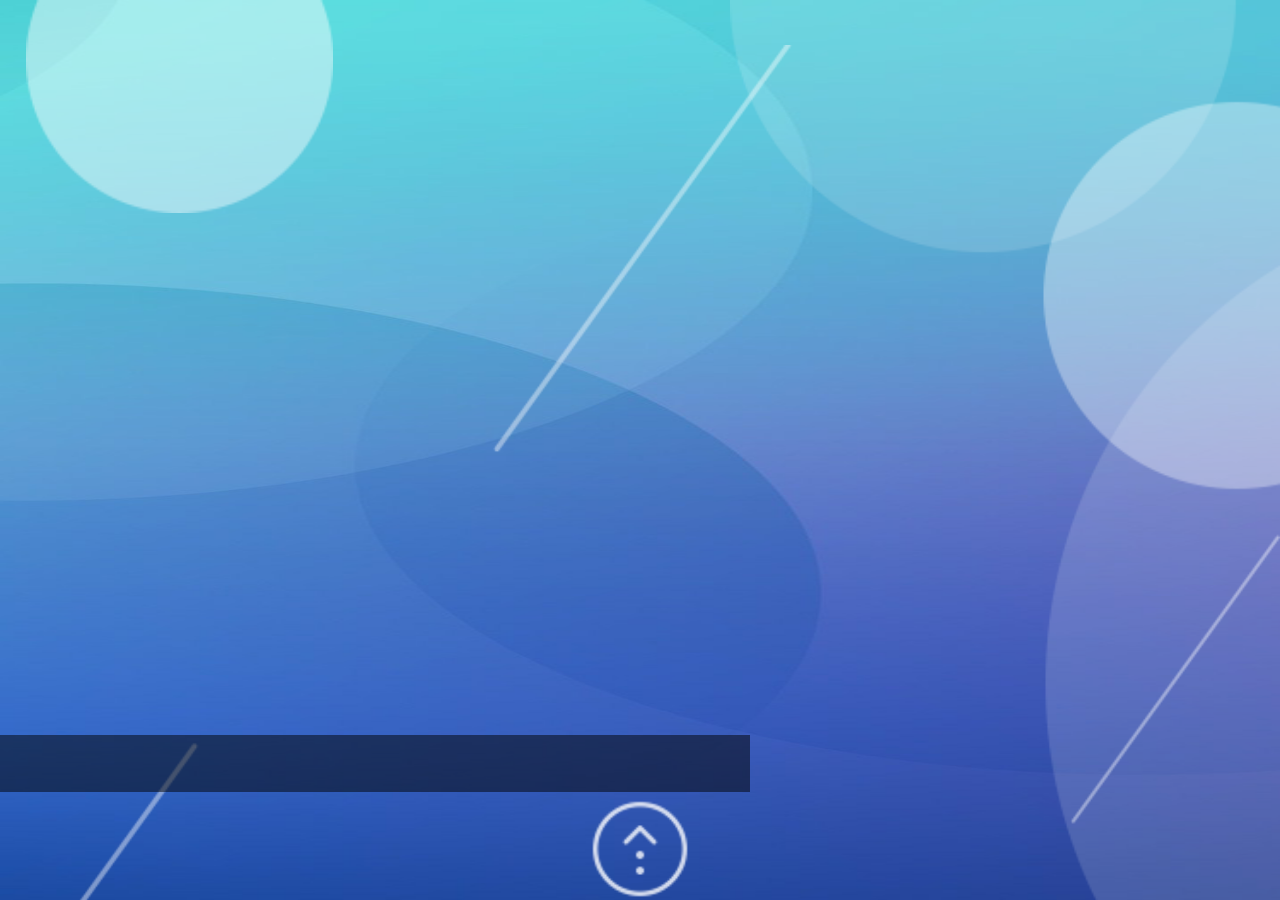
==== index.html @ b2ac0952 "动画" ====
<!DOCTYPE html>
<html lang="en">
<head>
    <meta charset="utf-8"/>
    <meta name="viewport" content="width=device-width,initial-scale=1.0, minimum-scale=1.0, maximum-scale=1.0, user-scalable=no">
    <meta content="telephone=no" name="format-detection" />
    <!-- iphone设备的是有标签 允许全屏模式浏览，隐藏浏览器导航栏 -->
    <meta content="yes" name="apple-mobile-web-app-capable"/>
    <!-- 全屏显示 -->
    <meta content="yes" name="apple-touch-fullscreen"/>
    <!-- UC强制全屏 -->
    <meta name="full-screen" content="yes">
    <!-- QQ强制全屏 -->
    <meta name="x5-fullscreen" content="true">
    <!-- 屏蔽百度转码 -->
    <meta http-equiv="Cache-Control" content="no-transform" />
    <meta http-equiv="Cache-Control" content="no-siteapp" />
    <!-- 针对手持设备优化，主要是针对一些老的不识别viewport的浏览器，比如黑莓 -->
    <meta name="HandheldFriendly" content="true">
    <!-- 微软的老式浏览器 -->
    <meta name="MobileOptimized" content="320">
    <meta name="applicable-device" content="mobile" />
    <link rel="stylesheet" type="text/css" href="css/index.css"/>
    <link rel="stylesheet" type="text/css" href="css/animate.css"/>
    <script src="js/jquery-1.10.1.min.js"></script>
    <script src="js/WapRoot.js"></script>
    <script src="js/swiper.js"></script>
    <script src="js/style2.js"></script>
    <title>招聘</title>
</head>
<script>
    //平台、设备和操作系统
    var system = {
        win: false,
        mac: false,
        xll: false
    };
    //检测平台
    var p = navigator.platform;
    system.win = p.indexOf("Win") == 0;
    system.mac = p.indexOf("Mac") == 0;
    system.x11 = (p == "X11") || (p.indexOf("Linux") == 0);
    //跳转语句
    if (system.win || system.mac || system.xll) {//转向后台登陆页面
//		 window.location.href="http://www.i2finance.net";
    };
</script>
<body>
<section id="conn">
    <section class="main">
        <aside class="slide slidea">
            <!--背景-->
            <img src="img/01-15.png" class="bg_circles1"/>
            <img src="img/01-16.png" class="bg_circles2"/>
            <img src="img/01-17.png" class="rain"/>

            <div class="wrap_div">
                <img src="img/01-1.png" class="wrap_circle1"/>
                <img src="img/01-1.png" class="wrap_circle2"/>
                <img src="img/01-1.png" class="wrap_circle3"/>
                <img src="img/01-13.png" class="rotate1"/>
                <img src="img/01-13.png" class="rotate2"/>
                <img src="img/01-13.png" class="rotate3"/>
            </div>
            <img class="big_circle1" src="img/01-2.png" />
            <img class="big_circle2" src="img/01-2.png" />
            <img class="recruit" src="img/01-font.png" />
            <!--logo-->
            <img class="border" src="img/01-3.png"/>
            <img class="logo" src="img/01-4.png"/>
            <img class="logo_font" src="img/01-5.png"/>

            <!--we need you for a div -- 复用-->
            <div class="div_need">
                <img class="bg" src="img/01-8.png" />
                <img class="line1" src="img/01-18.png" />
                <img class="line2" src="img/01-18.png" />
                <img class="point" src="img/01-19.png" />
                <img class="need" src="img/01-11.png" />
            </div>

            <img class="arrow" src="img/go.png">
        </aside>

        <aside class="slide slideb">
            <!--背景-->
            <img src="img/01-15.png" class="bg_circles1"/>
            <img src="img/01-16.png" class="bg_circles2"/>
            <img src="img/02-8.png" class="bg_circle3"/>
            <img src="img/02-9.png" class="bg_circle4"/>
            <img src="img/01-17.png" class="rain"/>

            <img src="img/02-2.png" class="company_border company_border1"/>
            <img src="img/02-2.png" class="company_border company_border2"/>
            <img src="img/02-4.png" class="company_font"/>
            <img src="img/02-1.png" class="arrow_left1" />
            <img src="img/02-3.png" class="arrow_right1" />

            <img src="img/02-5.png" class="pack_left" />
            <img src="img/02-6.png" class="content" />
            <img src="img/02-7.png" class="pack_right" />
            <!--we need you-->
            <div class="div_need">
                <img class="bg" src="img/01-8.png" />
                <img class="line1" src="img/01-18.png" />
                <img class="line2" src="img/01-18.png" />
                <img class="point" src="img/01-19.png" />
                <img class="need" src="img/01-11.png" />
            </div>
            <img class="arrow" src="img/go.png">
        </aside>
        <aside class="slide slidec">
            <!--背景-->
            <img src="img/01-15.png" class="bg_circles1"/>
            <img src="img/01-16.png" class="bg_circles2"/>
            <img src="img/02-8.png" class="bg_circle3"/>
            <img src="img/02-9.png" class="bg_circle4"/>
            <img src="img/01-17.png" class="rain"/>

            <img src="img/03-1.png" class="bg_circle1"/>
            <img src="img/03-2.png" class="bg_circle2"/>
            <img src="img/03-3.png" class="title2"/>
            <img src="img/03-4.png" class="content_desc"/>

            <img src="img/03-5.png" class="bank banka bank1"/>
            <img src="img/03-6.png" class="bank bankb bank2"/>
            <img src="img/03-7.png" class="bank banka bank3"/>
            <img src="img/03-8.png" class="bank bankb bank4"/>
            <img src="img/03-9.png" class="bank banka bank5"/>
            <img src="img/03-10.png" class="bank bankb bank6"/>
            <img src="img/03-11.png" class="bank banka bank7"/>
            <img src="img/03-12.png" class="bank bankb bank8"/>
            <img src="img/03-13.png" class="bank banka bank9"/>
            <img src="img/03-14.png" class="bank bankb bank10"/>
            <img src="img/03-15.png" class="bank banka bank11"/>
            <img src="img/03-16.png" class="bank bankb bank12"/>

            <div class="div_need">
                <img class="bg" src="img/01-8.png" />
                <img class="line1" src="img/01-18.png" />
                <img class="line2" src="img/01-18.png" />
                <img class="point" src="img/01-19.png" />
                <img class="need" src="img/01-11.png" />
            </div>
            <img class="arrow" src="img/go.png">
        </aside>
        <aside class="slide slided">
            <!--背景-->
            <img src="img/01-15.png" class="bg_circles1"/>
            <img src="img/01-16.png" class="bg_circles2"/>
            <img src="img/02-8.png" class="bg_circle3"/>
            <img src="img/02-9.png" class="bg_circle4"/>
            <img src="img/01-17.png" class="rain"/>

            <img src="img/04-1.png" class="title"/>
            <img src="img/04-2.png" class="arrow_left2" />
            <img src="img/04-3.png" class="arrow_right2" />
            <img src="img/04-5.png" class="border_content" />

            <img src="img/04-6.png" class="content1" />
            <img src="img/04-7.png" class="content2" />
            <img src="img/04-8.png" class="content3" />
            <img src="img/04-9.png" class="content4" />
            <img src="img/04-10.png" class="content5" />
            <div class="div_need">
                <img class="bg" src="img/01-8.png" />
                <img class="line1" src="img/01-18.png" />
                <img class="line2" src="img/01-18.png" />
                <img class="point" src="img/01-19.png" />
                <img class="need" src="img/01-11.png" />
            </div>
            <img class="arrow" src="img/go.png">
        </aside>
        <aside class="slide slidee">
            <img src="img/01-17.png" class="rain1"/>
            <img src="img/05-1.png" class="tree"/>
            <img src="img/05-2.png" class="tree_position tree_position1 "/>
            <img src="img/05-3.png" class="tree_position tree_position2"/>
            <img src="img/05-4.png" class="tree_position tree_position3"/>
            <img src="img/05-5.png" class="tree_position tree_position4"/>
            <img src="img/05-6.png" class="tree_position tree_position5"/>
            <img src="img/05-7.png" class="tree_position tree_position6"/>
            <img src="img/05-8.png" class="tree_position tree_position7"/>
            <img src="img/05-14.png" class="tree_position tree_position8"/>
            <img src="img/05-9.png" class="tree_center_circle"/>
            <img src="img/05-10.png" class="font_we"/>
            <img src="img/05-11.png" class="font_need"/>
            <img src="img/05-12.png" class="we_circle"/>
            <img src="img/05-13.png" class="need_circle"/>
            <div class="div_need">
                <img class="bg" src="img/01-8.png" />
                <img class="line1" src="img/01-18.png" />
                <img class="line2" src="img/01-18.png" />
                <img class="point" src="img/01-19.png" />
                <img class="need" src="img/01-11.png" />
            </div>

            <img class="arrow" src="img/go.png">
        </aside>
        <aside class="slide slidef">
            <img src="img/06-1.png" class="bg_circle4"/>
            <img src="img/01-17.png" class="rain"/>
            <img src="img/06-2.png" class="title_left_circle"/>
            <img src="img/06-3.png" class="title_right_circle"/>
            <img src="img/06-4.png" class="title_bg1"/>
            <img src="img/06-5.png" class="title_bg2"/>
            <img src="img/06-6.png" class="title1"/>
            <img src="img/06-7.png" class="duty_content"/>
            <img src="img/06-8.png" class="duty_title_circle1"/>
            <img src="img/06-9.png" class="duty_title"/>
            <img src="img/06-8.png" class="duty_title_circle2"/>
            <img src="img/06-8.png" class="require_title_circle1"/>
            <img src="img/06-10.png" class="require_title"/>
            <img src="img/06-8.png" class="require_title_circle2"/>
            <img src="img/06-11.png" class="require_content"/>

            <div class="div_need">
                <img class="bg" src="img/01-8.png" />
                <img class="line1" src="img/01-18.png" />
                <img class="line2" src="img/01-18.png" />
                <img class="point" src="img/01-19.png" />
                <img class="need" src="img/01-11.png" />
            </div>
            <img class="arrow" src="img/go.png">
        </aside>
        <aside class="slide slideg">
            <!--背景-->
            <img src="img/01-15.png" class="bg_circles1"/>
            <img src="img/01-16.png" class="bg_circles2"/>
            <img src="img/02-8.png" class="bg_circle3"/>
            <img src="img/02-9.png" class="bg_circle4"/>
            <img src="img/01-17.png" class="rain"/>

            <img src="img/07-1.png" class="title_border" />
            <img src="img/07-5.png" class="title3"/>
            <img src="img/07-2.png" class="arrow_left2" />
            <img src="img/07-3.png" class="arrow_right2" />

            <div class="interview_div">
                <img src="img/07-4.png" class="line first_line"/>
                <input type="text" placeholder="姓名" class="input1">
                <img src="img/07-4.png" class="line second_line"/>
                <input type="text" placeholder="性别/年龄" class="input2">
                <img src="img/07-4.png" class="line third_line"/>
                <input type="tel" placeholder="联系电话" class="input3">
                <img src="img/07-4.png" class="line fourth_line"/>
                <input type="text" placeholder="应聘职位" class="input4">
                <a href="test.html"><input type="button" value="提交信息" class="button"></a>
            </div>

            <div class="div_need">
                <img class="bg" src="img/01-8.png" />
                <img class="line1" src="img/01-18.png" />
                <img class="line2" src="img/01-18.png" />
                <img class="point" src="img/01-19.png" />
                <img class="need" src="img/01-11.png" />
            </div>
            <img class="arrow" src="img/go.png">
        </aside>
    </section>
</section>
</body>
</html>
---- css/index.css ----
@charset "utf-8";
/* CSS Document */
html,body,ul,li,dl,dt,dd,p,h2,h3,input,textarea,figure{ margin:0; padding:0; font-family:"Helvetica"; list-style:none;}
html{ height:100%;}
body{ height:100%; font-size:0.24rem; -webkit-tap-highlight-color:rgba(0,0,0,0); -webkit-user-select:none;}
img{ width:100%; border:none; vertical-align:top;}
a{ text-decoration:none; blr:expression(this.onFocus=this.blur());}
input{ font-size:0.24rem; border:0; -webkit-appearance:none; display:block;}
:focus{ outline:0;}
.clear{ clear:both;}
li{list-style: none;}
/* 总样式 */
section,aside{ width:100%; height:100%; position:relative; overflow:hidden;text-align: center;
    background: url(../img/01.png) 0 0 no-repeat;-webkit-background-size: 100% 100%;background-size: 100% 100%;}
.arrow{ width:8%; animation:uppage 1.5s infinite linear; -webkit-animation:uppage 1.5s infinite linear; position:absolute; left:46%; bottom:0px;}
/*背景*/
.bg_circles1{
    width: 43%;
    position: absolute;
    right: 0;
}
.bg_circles2{
    width: 24%;
    position: absolute;
    left: 2%;
}
.bg_circle3{
    width: 26%;
    position: absolute;
    bottom: 26%;
    left: -1%;
}
.bg_circle4{
    width: 33%;
    position: absolute;
    bottom: 7%;
    right: 5%;
}
.rain{
    position: absolute;
    top: 5%;
    /*opacity: 0;*/
}
.slide-active .bg_circles1{
    -webkit-animation: rotateInDownRight 1s;
    animation: rotateInDownRight 1s;
}
.slide-active .bg_circles2{
    -webkit-animation: rotateInDownLeft 1s;
    animation: rotateInDownLeft 1s;
}
.slide-active .bg_circle3{
    -webkit-animation: rotateInUpLeft 1s;
    animation: rotateInUpLeft 1s;
}
.slide-active .bg_circle4{
    -webkit-animation: rotateInUpRight 1s;
    animation: rotateInUpRight 1s;
}
.slide-active .rain{
    -webkit-animation: bounceInDown 1s .6s both;
    animation: bounceInDown 1s .6s both;
}
/*we need you*/
.div_need{
    position: absolute;
}
.div_need .line1{
    width: 25%;
    height: 12%;
    position: absolute;
    bottom: 46.2%;
    opacity: 0;
}
.div_need .line2{
    width: 25%;
    height: 12%;
    position: absolute;
    bottom: 46.2%;
    right: 0;
    opacity: 0;
}
.div_need .point{
    width: 43%;
    position: absolute;
    top: 37.5%;
    left: 28.8%;
    opacity: 0;
}
.div_need .need{
    width: 36%;
    position: absolute;
    top: 26.2%;
    opacity: 0;
    left: 32.3%;
}

.slide-active .bg{
    -webkit-animation: fadeInUp 1s 1.2s both;
    animation:fadeInUp 1s 1.2s both;
}
.slide-active .line1{
    -webkit-animation: fadeInLeftBig 1.2s 1.6s both;
    animation: fadeInLeftBig 1.2s 1.6s both;
}
.slide-active .line2{
    -webkit-animation: fadeInRightBig 1.2s 1.6s both;
    animation: fadeInRightBig 1.2s 1.6s both;
}
.slide-active .point{
    -webkit-animation: bounceIn .6s 2.6s both;
    animation: bounceIn .6s 2.6s both;
}
.slide-active .need{
    -webkit-animation: bounceIn1 1.2s 3.2s both;
    animation: bounceIn1 1.2s 3.2s both;
}

img{display: block;margin: 0 auto;}

/*页面一*/
.slidea .wrap_div{
    position: absolute;
    width: 100%;
    margin-top: .8rem;
    top: -2.49%;
}
.slidea .wrap_circle1{
    width: 86%;
    position: relative;
    opacity: 0;
}
.slidea .wrap_circle2{
    width: 86%;
    position: absolute;
    top: 0.3%;
    left: 7%;
    opacity: 0;
}
.slidea .wrap_circle3{
    width: 86%;
    position: absolute;
    top: 0.3%;
    left: 7%;
    opacity: 0;
}
.slidea .rotate1{
    width: 5%;
    position: absolute;
    right: 9%;
    top: 70%;
    opacity: 0;
}
.slidea .rotate2{
    width: 3%;
    position: absolute;
    left: 6%;
    top: 40%;
    opacity: 0;
}
.slidea .rotate3{
    width: 2.6%;
    position: absolute;
    left: 38%;
    top: 0;
    opacity: 0;
}
.slidea .big_circle1{
    width: 80%;
    position: relative;
    top: 6.3%;
    opacity: 0;
}
.slidea .big_circle2{
    width: 80%;
    position: absolute;
    top: 6.3%;
    left: 10%;
    opacity: 0;
}
.slidea .recruit{
    width: 52%;
    position: absolute;
    top: 14.2%;
    left: 24.4%;
    opacity: 0;
}
.slidea .border{
    width: 64%;
    position: relative;
    top: 13%;
    opacity: 0;
}
.slidea .logo{
    width: 27%;
    position: relative;
    top: -3.8%;
    opacity: 0;
}
.slidea .logo_font{
    width: 54%;
    position: relative;
    top: -2%;
    opacity: 0;
}
.slidea .div_need{
    bottom: 12%;
}
.slideb .div_need{
    bottom: 12%;
}
.slidec .div_need{
    bottom: 7%;
}
.slided .div_need{
    bottom: 8%;
}
.slidee .div_need{
    bottom: 8%;
}
.slidef .div_need{
    bottom: 8%;
}
.slideg .div_need{
    bottom: 8%;
}
.slide-active .big_circle1{
    -webkit-animation: bounceInLeft 1.5s 3.8s both;
    -moz-animation: bounceInLeft 1.5s 3.8s both;
    -o-animation: bounceInLeft 1.5s 3.8s both;
    animation: bounceInLeft 1.5s 3.8s both;
}
.slide-active .big_circle2{
    -webkit-animation: bounceInRight 1.5s 3.8s;
    -moz-animation: bounceInRight 1.5s 3.8s;
    -o-animation: bounceInRight 1.5s 3.8s;
    animation: bounceInRight 1.5s 3.8s;
}
.slide-active .recruit{
    -webkit-animation: rollIn 1.2s 4.8s both;
    -moz-animation: rollIn 1.2s 4.8s both;
    -o-animation: rollIn 1.2s 4.8s both;
    animation: rollIn 1.2s 4.8s both;
}
.slide-active .logo{
    -webkit-animation: bounceIn 1.2s 6s both;
    -moz-animation: bounceIn 1.2s 6s both;
    -o-animation: bounceIn 1.2s 6s both;
    animation: bounceIn 1.2s 6s both;
}
.slide-active .logo_font{
    -webkit-animation: rubberBand 1.2s 6.4s both;
    -moz-animation: rubberBand 1.2s 6.4s both;
    -o-animation: rubberBand 1.2s 6.4s both;
    animation: rubberBand 1.2s 6.4s both;
}
.slide-active .border{
    -webkit-animation: bounceIn 1s 6.8s both;
    -moz-animation: bounceIn 1s 6.8s both;
    -o-animation: bounceIn 1s 6.8s both;
    animation: bounceIn 1s 6.8s both;
}
/*方式一*/
.slide-active .wrap_circle1{
    -webkit-animation: pulse 0.8s 7s both;
    -moz-animation: pulse 0.8s 7s both;
    -o-animation: pulse 0.8s 7s both;
    animation: pulse 0.8s 7s both;
}
.slide-active .wrap_circle2{
    -webkit-animation: pulse 0.8s 7.2s;
    -moz-animation: pulse 0.8s 7.2s;
    -o-animation: pulse 0.8s 7.2s;
    animation: pulse 0.8s 7.2s;
}
.slide-active .wrap_circle3{
    -webkit-animation: pulse .8s 7.4s;
    -moz-animation: pulse .8s 7.4s;
    -o-animation: pulse .8s 7.4s;
    animation: pulse .8s 7.4s;
}
.slide-active .rotate2,.slide-active .rotate3{
    -webkit-animation: rotateInDownLeft .6s 8.3s both;
    -moz-animation: rotateInDownLeft .6s 8.3s both;
    -o-animation: rotateInDownLeft .6s 8.3s both;
    animation: rotateInDownLeft .6s 8.3s both;
}
.slide-active .rotate1{
    -webkit-animation: rotateInDownRight .6s 8.3s both;
    -moz-animation: rotateInDownRight .6s 8.3s both;
    -o-animation: rotateInDownRight .6s 8.3s both;
    animation: rotateInDownRight .6s 8.3s both;
}

/*方式二*/
/*.slide-active .wrap_circle1{*/
    /*-webkit-animation:pulse 0.8s 7.8s both;*/
/*}*/
/*.slide-active .wrap_circle2{*/
    /*-webkit-animation:pulse 0.8s 8.2s;*/
/*}*/
/*.slide-active .wrap_circle3{*/
    /*-webkit-animation:pulse 0.8s 8.6s;*/
/*}*/
/*.slide-active .rotate2,.slide-active .rotate3{*/
    /*animation:rotateInDownLeft 1s 7s both;*/
/*}*/
/*.slide-active .rotate1{*/
    /*animation:rotateInDownRight 1s 7s both;*/
/*}*/

.slide-active .wrap_div{
    -webkit-animation: circle 5s 8.8s ease-in-out both;
    -moz-animation: circle 5s 8.8s ease-in-out both;
    -o-animation: circle 5s 8.8s ease-in-out both;
    animation: circle 5s 8.8s ease-in-out both;
}


/*页面2*/
.slideb .company_border{
    position: absolute;
    left: 23%;
    width: 54%;
    opacity: 0;
    top: 11.4%;
}
.slide-active .company_border1{
    -webkit-animation: bounceInLeft 1.5s 3.8s both;
    -moz-animation: bounceInLeft 1.5s 3.8s both;
    -o-animation: bounceInLeft 1.5s 3.8s both;
    animation:bounceInLeft 1.5s 3.8s both;
}
.slide-active .company_border2{
    -webkit-animation: bounceInRight 1.5s 3.8s;
    -moz-animation: bounceInRight 1.5s 3.8s;
    -o-animation: bounceInRight 1.5s 3.8s;
    animation: bounceInRight 1.5s 3.8s;
}
.slideb .company_font{
    width: 38%;
    position: absolute;
    top: 13%;
    left: 30.1%;
    opacity: 0;
}
.slide-active .company_font{
    -webkit-animation: rollIn 1.2s 4.6s both;
    -moz-animation: rollIn 1.2s 4.6s both;
    -o-animation: rollIn 1.2s 4.6s both;
    animation: rollIn 1.2s 4.6s both;
}
.slideb .arrow_left1{
    width: 10%;
    position: absolute;
    top: 8%;
    left: 16.5%;
    opacity: 0;
}
.slideb .arrow_right1{
    width: 6%;
    position: absolute;
    right: 19.4%;
    top: 18.2%;
    opacity: 0;
}
.slide-active .arrow_left1{
    -webkit-animation: rotateInDownLeft 1s 5.6s both;
    -moz-animation: rotateInDownLeft 1s 5.6s both;
    -o-animation: rotateInDownLeft 1s 5.6s both;
    animation: rotateInDownLeft 1s 5.6s both;
}
.slide-active .arrow_right1{
    -webkit-animation: rotateInUpRight 1s 5.6s both;
    -moz-animation: rotateInUpRight 1s 5.6s both;
    -o-animation: rotateInUpRight 1s 5.6s both;
    animation: rotateInUpRight 1s 5.6s both;
}
.slideb .pack_left{
    width: 6.24%;
    position: absolute;
    left: 4.5%;
    top: 27.1%;
    opacity: 0;
}
.slideb .pack_right{
    width: 6.24%;
    position: absolute;
    right: 4.5%;
    top: 27.1%;
    opacity: 0;
}
.slideb .content{
    position: absolute;
    opacity: 0;
    top: 27.7%;
}
.slide-active .pack_left{
    -webkit-animation: bounceInRight1 1.9s 5.8s both;
    -moz-animation: bounceInRight1 1.9s 5.8s both;
    -o-animation: bounceInRight1 1.9s 5.8s both;
    animation: bounceInRight1 1.9s 5.8s both;
}
.slide-active .pack_right{
    -webkit-animation: bounceInLeft1 1.9s 5.8s both;
    -moz-animation: bounceInLeft1 1.9s 5.8s both;
    -o-animation: bounceInLeft1 1.9s 5.8s both;
    animation: bounceInLeft1 1.9s 5.8s both;
}
.slide-active .content{
	-webkit-animation: scaleY1 1.12s 6.34s both;
    -moz-animation: scaleY1 1.12s 6.34s both;
    -o-animation: scaleY1 1.12s 6.34s both;
    animation: scaleY1 1.12s 6.34s both;
}


/*页面3*/
.slidec .bg_circle1{
    width: 39%;
    position: absolute;
    left: 0;
    top: 5%;
    opacity: 0;
}
.slidec .bg_circle2{
    width: 31%;
    position: absolute;
    top: 7.3%;
    left: 3.9%;
    opacity: 0;
}
.slidec .title2{
    width: 20%;
    position: absolute;
    top: 10.2%;
    left: 9.6%;
    opacity: 0;
}
.slidec .content_desc{
    width: 57%;
    position: absolute;
    right: 1.7%;
    top: 10.8%;
    opacity: 0;
}
.slidec .bank{
    position: absolute;
    width: 46%;
    opacity: 0;
}
.slidec .banka{
    left: 2.6%;
}
.slidec .bankb{
    right: 2.6%;
}
.slidec .bank1{
    top: 35%;
}
.slidec .bank2{
    top: 39%;
}
.slidec .bank3{
    top: 43%;
}
.slidec .bank4{
    top: 47%;
}
.slidec .bank5{
    top: 51%;
}
.slidec .bank6{
    top: 55%;
}
.slidec .bank7{
    top: 59%;
}
.slidec .bank8{
    top: 63%;
}
.slidec .bank9{
    top: 67%;
}
.slidec .bank10{
    top: 71%;
}
.slidec .bank11{
    top: 75%;
}
.slidec .bank12{
    top: 79%;
}
.slide-active .bg_circle1{
    -webkit-animation: bounceIn 1.6s 4.2s both;
    -moz-animation: bounceIn 1.6s 4.2s both;
    -o-animation: bounceIn 1.6s 4.2s both;
    animation: bounceIn 1.6s 4.2s both;
}
.slide-active .bg_circle2{
    -webkit-transform-origin: center bottom;
    -moz-transform-origin: center bottom;
    -o-transform-origin: center bottom;
    transform-origin: center bottom;
    -webkit-animation: scaleX .8s 3.6s both;
    -moz-animation: scaleX .8s 3.6s both;
    -o-animation: scaleX .8s 3.6s both;
    animation: scaleX .8s 3.6s both;
}
.slide-active .title2{
    -webkit-animation: bounceIn 1s 3.8s both;
    -moz-animation: bounceIn 1s 3.8s both;
    -o-animation: bounceIn 1s 3.8s both;
    animation: bounceIn 1s 3.8s both;
}
.slide-active .content_desc{
    -webkit-animation: bounceInLeft 1.2s 4.5s both;
    -moz-animation: bounceInLeft 1.2s 4.5s both;
    -o-animation: bounceInLeft 1.2s 4.5s both;
    animation: bounceInLeft 1.2s 4.5s both;
}
.slide-active .bank1,.slide-active .bank4,.slide-active .bank5,.slide-active .bank8,.slide-active .bank9,.slide-active .bank12{
    -webkit-transform-origin: left center;
    -moz-transform-origin: left center;
    -o-transform-origin: left center;
    transform-origin: left center;
    -webkit-animation: scaleY 1s 5.4s both;
    -moz-animation: scaleY 1s 5.4s both;
    -o-animation: scaleY 1s 5.4s both;
    animation: scaleY 1s 5.4s both;
}
.slide-active .bank2,.slide-active .bank3,.slide-active .bank6,.slide-active .bank7,.slide-active .bank10,.slide-active .bank11{
    -webkit-transform-origin: right center;
    -moz-transform-origin: right center;
    -o-transform-origin: right center;
    transform-origin: right center;
    -webkit-animation: scaleY 1s 5.4s both;
    -moz-animation: scaleY 1s 5.4s both;
    -o-animation: scaleY 1s 5.4s both;
    animation: scaleY 1s 5.4s both;
}

/*页面4*/
.slided .title{
    width: 37%;
    margin-top: 18%;
    opacity: 0;
}
.slided .arrow_left2{
    width: 9%;
    position: absolute;
    top: 6%;
    left: 18%;
    opacity: 0;
}
.slided .arrow_right2{
    width: 9%;
    position: absolute;
    top: 14%;
    right: 18%;
    opacity: 0;
}
.slide-active .title{
    -webkit-animation: bounceInLeft .8s 3.8s both;
    -moz-animation: bounceInLeft .8s 3.8s both;
    -o-animation: bounceInLeft .8s 3.8s both;
    animation: bounceInLeft .8s 3.8s both;
}
.slide-active .arrow_left2{
    -webkit-animation: rotateInDownLeft 1.1s 4s both;
    -moz-animation: rotateInDownLeft 1.1s 4s both;
    -o-animation: rotateInDownLeft 1.1s 4s both;
    animation: rotateInDownLeft 1.1s 4s both;
}
.slide-active .arrow_right2{
    -webkit-animation: rotateInUpRight 1.1s 4s both;
    -moz-animation: rotateInUpRight 1.1s 4s both;
    -o-animation: rotateInUpRight 1.1s 4s both;
    animation: rotateInUpRight 1.1s 4s both;
}
.slided .border_content{
    position: relative;
    width: 94%;
    top: 3%;
    opacity: 0;
}
.slided .content1{
    width: 55%;
    position: absolute;
    top: 36%;
    left: 26%;
    opacity: 0;
}
.slided .content2{
    width: 65%;
    position: absolute;
    top: 42%;
    left: 26%;
    opacity: 0;
}
.slided .content3{
    width: 65%;
    position: absolute;
    top: 48%;
    left: 26%;
    opacity: 0;
}
.slided .content4{
    width: 55%;
    position: absolute;
    top: 54%;
    left: 26%;
    opacity: 0;
}
.slided .content5{
    width: 45%;
    position: absolute;
    top: 60%;
    left: 26%;
    opacity: 0;
}

.slide-active .border_content{
    -webkit-animation: flipInY 1s 4.4s both;
    -moz-animation: flipInY 1s 4.4s both;
    -o-animation: flipInY 1s 4.4s both;
    animation: flipInY 1s 4.4s both;
}
.slide-active .content1{
    -webkit-animation: rotateInDownLeft 1s 5s both;
    -moz-animation: rotateInDownLeft 1s 5s both;
    -o-animation: rotateInDownLeft 1s 5s both;
    animation: rotateInDownLeft 1s 5s both;
}
.slide-active .content2{
    -webkit-animation: rotateInDownLeft 1s 5.5s both;
    -moz-animation: rotateInDownLeft 1s 5.5s both;
    -o-animation: rotateInDownLeft 1s 5.5s both;
    animation:rotateInDownLeft 1s 5.5s both;
}
.slide-active .content3{
    -webkit-animation: rotateInDownLeft 1s 6s both;
    -moz-animation: rotateInDownLeft 1s 6s both;
    -o-animation: rotateInDownLeft 1s 6s both;
    animation: rotateInDownLeft 1s 6s both;
}
.slide-active .content4{
    -webkit-animation: rotateInDownLeft 1s 6.5s both;
    -moz-animation: rotateInDownLeft 1s 6.5s both;
    -o-animation: rotateInDownLeft 1s 6.5s both;
    animation: rotateInDownLeft 1s 6.5s both;
}
.slide-active .content5{
    -webkit-animation: rotateInDownLeft 1s 7s both;
    -moz-animation: rotateInDownLeft 1s 7s both;
    -o-animation: rotateInDownLeft 1s 7s both;
    animation: rotateInDownLeft 1s 7s both;
}

/*页面五*/
.slidee .rain1{
    position: absolute;
    top: 5%;
}
.slide-active .rain1{
    -webkit-animation: bounceInDown 1s;
    -moz-animation: bounceInDown 1s;
    -o-animation: bounceInDown 1s;
    animation: bounceInDown 1s;
}
.slidee .tree{
    width: 80%;
    /*margin-top: 3%;*/
    opacity: 0;
    position: relative;
    top: 1.6%;
    /*position: relative;*/
    /*top: .3rem;*/
}
.slidee .tree_position{
    width: 18%;
    position: absolute;
    opacity: 0;
}
.slidee .tree_position1{
    top: 10.4%;
    left: 24.9%;
}
.slidee .tree_position2{
    top: 12.5%;
    right: 21.6%;
}
.slidee .tree_position3{
    top: 26.4%;
    left: 33.6%;
}
.slidee .tree_position4{
    top: 27.6%;
    right: 14.6%;
}
.slidee .tree_position5{
    top: 41.8%;
    left: 16.5%;
}
.slidee .tree_position6{
    top: 47.5%;
    right: 20.6%;
}
.slidee .tree_position7{
    top: 60.69%;
    left: 25.8%;
}
.slidee .tree_position8{
	top: 2.6%;
    right: 34.8%;
    width: 11%;
}

.slidee .tree_center_circle{
    width: 6%;
    position: absolute;
    left: 53%;
    bottom: 16.5%;
    opacity: 0;
}
.slidee .font_we{
    width: 16.5%;
    position: absolute;
    bottom: 16%;
    left: 33.6%;
    opacity: 0;
}
.slidee .font_need{
    width: 16.5%;
    position: absolute;
    bottom: 16%;
    right: 21.6%;
    opacity: 0;
}
.slidee .we_circle{
    width: 16%;
    position: absolute;
    left: 14%;
    bottom: 14.1%;
    opacity: 0;
}
.slidee .need_circle{
    width: 10%;
    position: absolute;
    right: 8.6%;
    bottom: 15.2%;
    opacity: 0;
}
.slide-active .we_circle,.slide-active .need_circle{
    -webkit-animation: zoomInUp 1.2s 3.6s both;
    -moz-animation: zoomInUp 1.2s 3.6s both;
    -o-animation: zoomInUp 1.2s 3.6s both;
    animation:zoomInUp 1.2s 3.6s both;
}
.slide-active .font_we{
    -webkit-animation: slideInLeft 1s 4.6s both;
    -moz-animation: slideInLeft 1s 4.6s both;
    -o-animation: slideInLeft 1s 4.6s both;
    animation: slideInLeft 1s 4.6s both;
}
.slide-active .font_need{
    -webkit-animation: slideInRight 1s 4.6s both;
    -moz-animation: slideInRight 1s 4.6s both;
    -o-animation: slideInRight 1s 4.6s both;
    animation: slideInRight 1s 4.6s both;
}
.slide-active .tree_center_circle{
    -webkit-animation: bounceIn .8s 5.1s both;
    -moz-animation: bounceIn .8s 5.1s both;
    -o-animation: bounceIn .8s 5.1s both;
    animation: bounceIn .8s 5.1s both;
}
.slide-active .tree{
	-webkit-transform-origin: center bottom;
    -moz-transform-origin: center bottom;
    -o-transform-origin: center bottom;
    transform-origin: center bottom;
    -webkit-animation: scaleX 1.4s 5.3s both;
    -moz-animation: scaleX 1.4s 5.3s both;
    -o-animation: scaleX 1.4s 5.3s both;
    animation: scaleX 1.4s 5.3s both;
}
.slide-active .tree_position1{
    -webkit-animation: rotateInDownLeft .8s 7.5s both;
    -moz-animation: rotateInDownLeft .8s 7.5s both;
    -o-animation: rotateInDownLeft .8s 7.5s both;
    animation: rotateInDownLeft .8s 7.5s both;
}
.slide-active .tree_position2{
    -webkit-animation: rotateInDownRight .8s 7.3s both;
    -moz-animation: rotateInDownRight .8s 7.3s both;
    -o-animation: rotateInDownRight .8s 7.3s both;
    animation: rotateInDownRight .8s 7.3s both;
}
.slide-active .tree_position3{
    -webkit-animation: rotateInDownLeft .8s 7.1s both;
    -moz-animation: rotateInDownLeft .8s 7.1s both;
    -o-animation: rotateInDownLeft .8s 7.1s both;
    animation: rotateInDownLeft .8s 7.1s both;
}
.slide-active .tree_position4{
    -webkit-animation: rotateInDownRight .8s 6.9s both;
    -moz-animation: rotateInDownRight .8s 6.9s both;
    -o-animation: rotateInDownRight .8s 6.9s both;
    animation: rotateInDownRight .8s 6.9s both;
}
.slide-active .tree_position5{
	-webkit-animation: rotateInDownLeft .8s 6.7s both;
    animation: rotateInDownLeft .8s 6.7s both;
}
.slide-active .tree_position6{
    -webkit-animation: rotateInDownRight .8s 6.5s both;
    -moz-animation: rotateInDownRight .8s 6.5s both;
    -o-animation: rotateInDownRight .8s 6.5s both;
    animation:rotateInDownRight .8s 6.5s both;
}
.slide-active .tree_position7{
    -webkit-animation: rotateInDownLeft .8s 6.3s both;
    -moz-animation: rotateInDownLeft .8s 6.3s both;
    -o-animation: rotateInDownLeft .8s 6.3s both;
    animation: rotateInDownLeft .8s 6.3s both;
}
.slide-active .tree_position8{
    -webkit-animation: rotateInDownRight .8s 7.7s both;
    -moz-animation: rotateInDownRight .8s 7.7s both;
    -o-animation: rotateInDownRight .8s 7.7s both;
    animation: rotateInDownRight .8s 7.7s both;
}
/*页面六*/
.slidef .bg_circle4{
    width: 76%;
    position: absolute;
    right: -11%;
    bottom: -4%;
}
.slidef .title_left_circle{
    width: 24%;
    position: absolute;
    top: 4%;
    opacity: 0;
}
.slidef .title_right_circle{
    width: 28%;
    position: absolute;
    right: 0%;
    top: 6%;
    opacity: 0;
}
.slidef .title_bg1{
    position: relative;
    width: 40%;
    margin-top: 3%;
    opacity: 0;
}
.slidef .title_bg2{
    width: 32%;
    position: absolute;
    top: 3.8%;
    right: 30.1%;
    opacity: 0;
}
.slidef .title1{
    width: 29%;
    position: absolute;
    top: 9%;
    left: 39.5%;
    opacity: 0;
}
.slidef .duty_content{
    width: 77%;
    position: relative;
    left: -13.8%;
    top: 1.8%;
    opacity: 0;
}
.slidef .duty_title_circle1{
    width: 6.3%;
    position: absolute;
    right: 13.4%;
    top: 26.8%;
    opacity: 0;
}
.slidef .duty_title_circle2{
    width: 6.3%;
    position: absolute;
    right: 13.4%;
    top: 48.7%;
    opacity: 0;
}
.slidef .duty_title{
    width: 6%;
    position: absolute;
    right: 13.5%;
    top: 32.1%;
    opacity: 0;
}
.slidef .require_title_circle1{
    width: 6.3%;
    position: absolute;
    left: 13%;
    bottom: 40%;
    opacity: 0;
}
.slidef .require_title_circle2{
    width: 6.3%;
    position: absolute;
    bottom: 18%;
    left: 13%;
    opacity: 0;
}
.slidef .require_title{
    width: 6%;
    position: absolute;
    left: 13%;
    bottom: 23%;
    opacity: 0;
}
.slidef .require_content{
    width: 77%;
    position: relative;
    right: -12.8%;
    top: 4%;
    opacity: 0;
}
.slide-active .title_left_circle{
    -webkit-animation: zoomIn1 1s 3.6s both;
    -moz-animation: zoomIn1 1s 3.6s both;
    -o-animation: zoomIn1 1s 3.6s both;
    animation: zoomIn1 1s 3.6s both;
}
.slide-active .title_right_circle{
    -webkit-animation: zoomIn2 1s 3.6s both;
    -moz-animation: zoomIn2 1s 3.6s both;
    -o-animation: zoomIn2 1s 3.6s both;
    animation: zoomIn2 1s 3.6s both;
}
.slide-active .title_bg1,.slide-active .title_bg2{
    -webkit-animation: zoomIn 1s 4s both;
    -moz-animation: zoomIn 1s 4s both;
    -o-animation: zoomIn 1s 4s both;
    animation: zoomIn 1s 4s both;
}
.slide-active .title1{
    -webkit-animation: rollIn 1.4s 4.4s both;
    -moz-animation: rollIn 1.4s 4.4s both;
    -o-animation: rollIn 1.4s 4.4s both;
    animation: rollIn 1.4s 4.4s both;
}
.slide-active .duty_content{
    -webkit-animation: zoomInLeft 1s 5.2s both;
    -moz-animation: zoomInLeft 1s 5.2s both;
    -o-animation: zoomInLeft 1s 5.2s both;
    animation: zoomInLeft 1s 5.2s both;
}
.slide-active .duty_title_circle1,.slide-active .duty_title_circle2{
    -webkit-animation: fadeInRight .5s 6.2s both;
    -moz-animation: fadeInRight .5s 6.2s both;
    -o-animation: fadeInRight .5s 6.2s both;
    animation: fadeInRight .5s 6.2s both;
}
.slide-active .duty_title{
    -webkit-animation: circle1 1s 6.2s both;
    -moz-animation: circle1 1s 6.2s both;
    -o-animation: circle1 1s 6.2s both;
    animation: circle1 1s 6.2s both;
}
.slide-active .require_content{
    -webkit-animation: zoomInLeft 1s 6.6s both;
    -moz-animation: zoomInLeft 1s 6.6s both;
    -o-animation: zoomInLeft 1s 6.6s both;
    animation: zoomInLeft 1s 6.6s both;
}
.slide-active .require_title_circle1,.slide-active .require_title_circle2{
    -webkit-animation: fadeInLeft .5s 7.6s both;
    -moz-animation: fadeInLeft .5s 7.6s both;
    -o-animation: fadeInLeft .5s 7.6s both;
    animation: fadeInLeft .5s 7.6s both;
}
.slide-active .require_title{
    -webkit-animation: circle2 1s 7.6s both;
    -moz-animation: circle2 1s 7.6s both;
    -o-animation: circle2 1s 7.6s both;
    animation: circle2 1s 7.6s both;
}

/*我要应聘页面*/
.slideg .title_border{
    width: 55%;
    margin-top: 16%;
    opacity: 0;
}
.slideg .arrow_left2{
    width: 13%;
    position: absolute;
    left: 14.5%;
    top: 5%;
    opacity: 0;
}
.slideg .arrow_right2{
    width: 13%;
    position: absolute;
    right: 15%;
    top: 14.5%;
    opacity: 0;
}
.slideg .interview_div{
    position: relative;
    width: 74%;
    margin: 12% auto;
}
.slideg .interview_div input{
    border: 1px solid #B4FFFF;
    display: block;
    background: inherit;
    width: 100%;
    height: 1rem;
    margin-bottom: 0.4rem;
    border-radius: 8px;
    font-size: 0.36rem;
    padding: 0 0.14rem;
    color: rgba(255,255,255,0.8);
    box-sizing: border-box;
    opacity: 0;
}
.slideg input[type="button"]{
    background-color: #192E71;
    opacity: 0;
}
::-webkit-input-placeholder{
    color: rgba(255,255,255,0.8);
}
.slideg .line{
	position: absolute;
	width: 2%;
	left: -4%;
	opacity: 0;
}
.slideg .title3{
	width: 37%;
    position: absolute;
    top: 11%;
    left: 30.7%;
    opacity: 0;
}
.slide-active .title_border{
	-webkit-transform-origin: right center;
    -moz-transform-origin: right center;
    -o-transform-origin: right center;
    transform-origin: right center;
    -webkit-animation: scaleY 1s 3.4s both;
    -moz-animation: scaleY 1s 3.4s both;
    -o-animation: scaleY 1s 3.4s both;
    animation: scaleY 1s 3.4s both;
}
.slide-active .title3{
	-webkit-animation: rotateInDownLeft 1s 3.8s both;
	animation: rotateInDownLeft 1s 3.8s both;
}
.slide-active .input1{
	-webkit-animation: scaleX 1s 4.4s both;
	animation: scaleX 1s 4.4s both;
}
.slide-active .first_line{
	-webkit-animation: bounceInLeft 1s 4.4s both;
	animation: bounceInLeft 1s 4.4s both;
}
.slide-active .input2{
	-webkit-animation: scaleX 1s 4.8s both;
	animation: scaleX 1s 4.8s both;
}
.slide-active .second_line{
	-webkit-animation: bounceInLeft 1s 4.8s both;
	animation: bounceInLeft 1s 4.8s both;
}
.slide-active .input3{
	-webkit-animation: scaleX 1s 5.2s both;
	animation: scaleX 1s 5.2s both;
}
.slide-active .third_line{
	-webkit-animation: bounceInLeft 1s 5.2s both;
	animation: bounceInLeft 1s 5.2s both;
}
.slide-active .input4{
	-webkit-animation: scaleX 1s 5.6s both;
	animation: scaleX 1s 5.6s both;
}
.slide-active .fourth_line{
	-webkit-animation: bounceInLeft 1s 5.6s both;
	animation: bounceInLeft 1s 5.6s both;
}
.slide-active .button{
	-webkit-animation: button 1s 6s both;
	animation: button 1s 6s both;
}
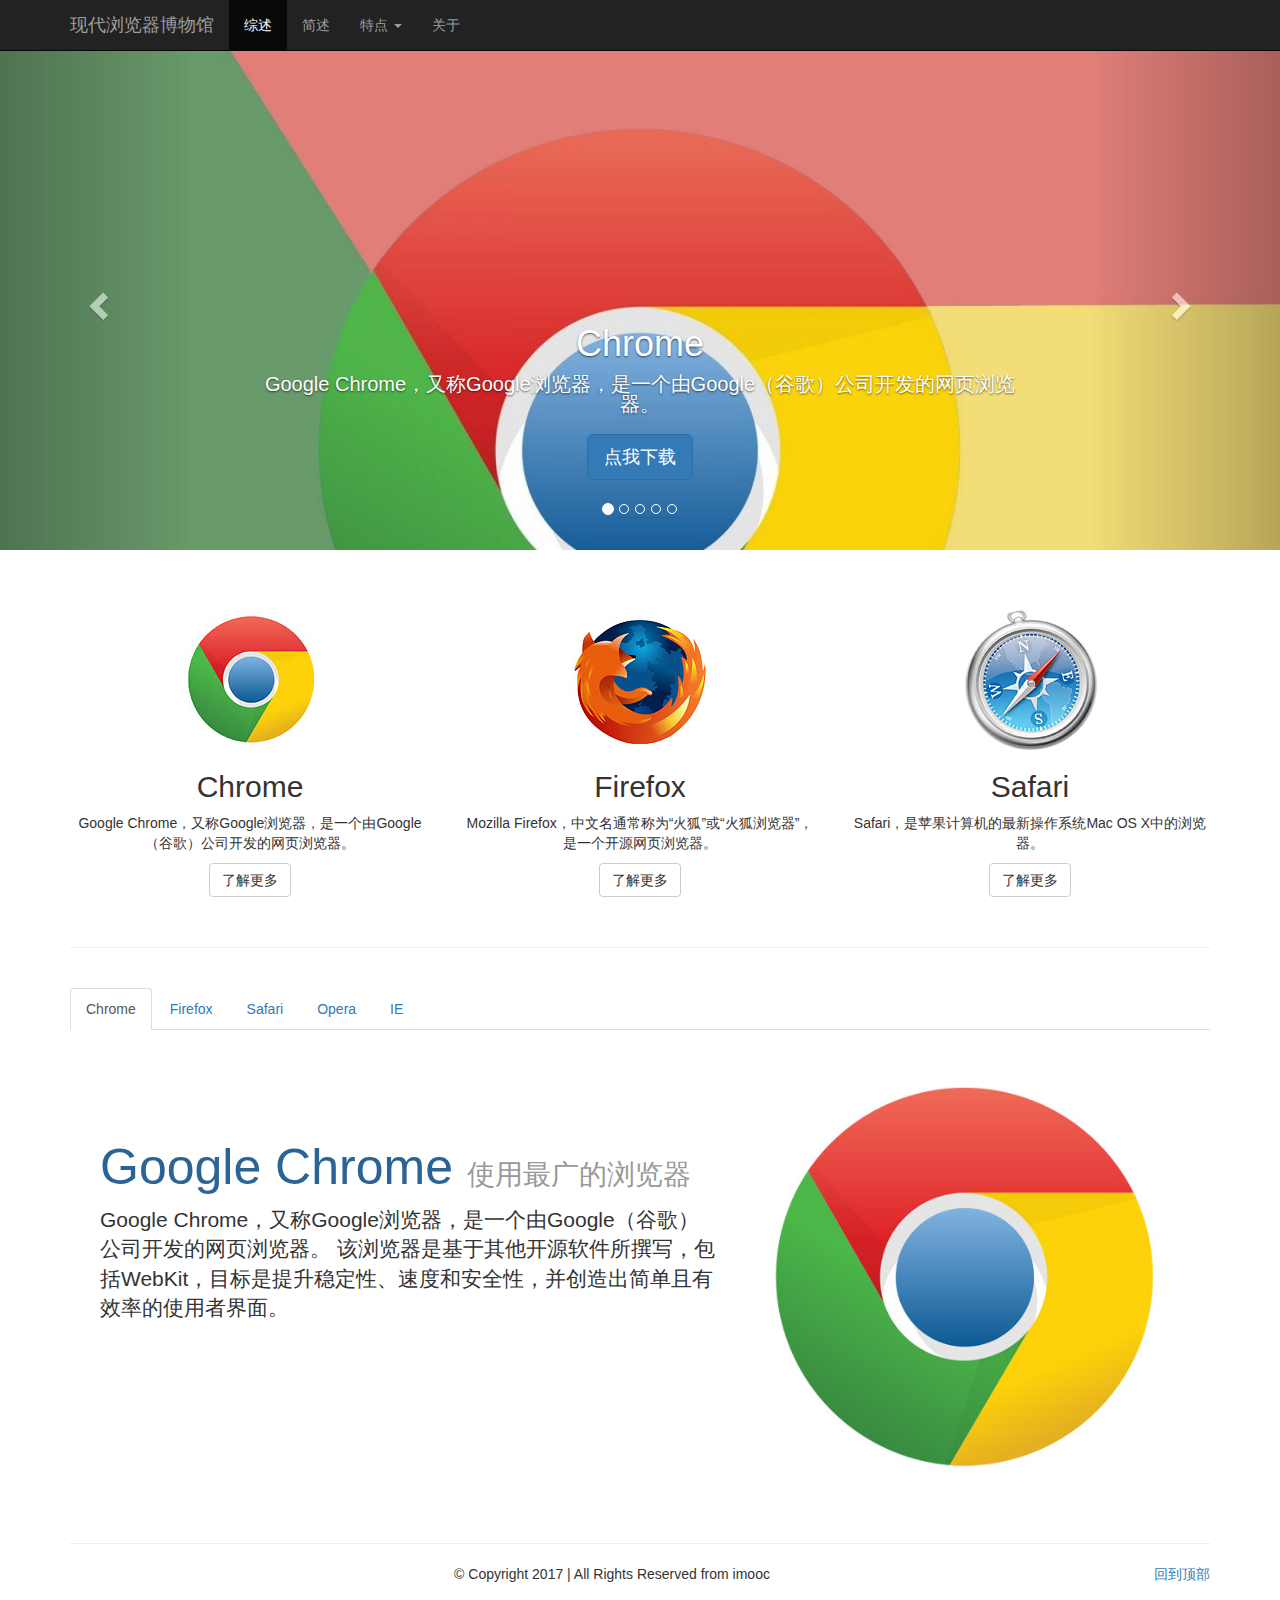
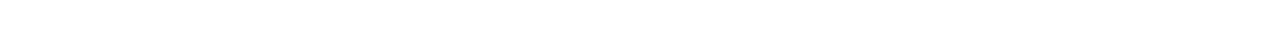
==== commit 4da4e363: "删了动画 引入了新的bootstrap框架demo 浏览器介绍" ====
--- a/index.html
+++ b/index.html
@@ -1,263 +1,260 @@
 <!DOCTYPE html>
 <html lang="en">
 <head>
-    <meta charset="utf-8"/>
-    <meta name="viewport" content="width=device-width,initial-scale=1.0, minimum-scale=1.0, maximum-scale=1.0, user-scalable=no">
-    <meta content="telephone=no" name="format-detection" />
-    <!-- iphone设备的是有标签 允许全屏模式浏览，隐藏浏览器导航栏 -->
-    <meta content="yes" name="apple-mobile-web-app-capable"/>
-    <!-- 全屏显示 -->
-    <meta content="yes" name="apple-touch-fullscreen"/>
-    <!-- UC强制全屏 -->
-    <meta name="full-screen" content="yes">
-    <!-- QQ强制全屏 -->
-    <meta name="x5-fullscreen" content="true">
-    <!-- 屏蔽百度转码 -->
-    <meta http-equiv="Cache-Control" content="no-transform" />
-    <meta http-equiv="Cache-Control" content="no-siteapp" />
-    <!-- 针对手持设备优化，主要是针对一些老的不识别viewport的浏览器，比如黑莓 -->
-    <meta name="HandheldFriendly" content="true">
-    <!-- 微软的老式浏览器 -->
-    <meta name="MobileOptimized" content="320">
-    <meta name="applicable-device" content="mobile" />
-    <link rel="stylesheet" type="text/css" href="css/index.css"/>
-    <link rel="stylesheet" type="text/css" href="css/animate.css"/>
-    <script src="js/jquery-1.10.1.min.js"></script>
+    <meta charset="UTF-8">
+    <meta http-equiv="X-UA-COMPATIBLE" content="IE=edge">
+    <meta name="viewport" content="width=device-width, initial-scale=1">
+    <title>现代浏览器博物馆</title>
+    <link rel="stylesheet" href="css/bootstrap.min.css">
+    <link rel="stylesheet" href="css/index.css">
+    <!--[if lt IE 9]>
+    <script src="js/html5shiv.js"></script>
+    <script src="js/respond.min.js"></script>
+    <![endif]-->
+</head>
+<body>
+    <nav class="navbar navbar-default navbar-fixed-top navbar-inverse">
+        <div class="container">
+            <!-- Brand and toggle get grouped for better mobile display -->
+            <div class="navbar-header">
+                <button type="button" class="navbar-toggle collapsed" data-toggle="collapse"
+                        data-target="#demo-navbar" aria-expanded="false">
+                    <span class="sr-only">Toggle navigation</span>
+                    <span class="icon-bar"></span>
+                    <span class="icon-bar"></span>
+                    <span class="icon-bar"></span>
+                </button>
+                <a class="navbar-brand" href="#">现代浏览器博物馆</a>
+            </div>
+
+            <!-- Collect the nav links, forms, and other content for toggling -->
+            <div class="collapse navbar-collapse" id="demo-navbar">
+                <ul class="nav navbar-nav">
+                    <li class="active"><a href="#carousel-example-generic">综述<span class="sr-only">(current)</span></a></li>
+                    <li><a href="#summary-container">简述</a></li>
+                    <li class="dropdown">
+                        <a href="#" class="dropdown-toggle" data-toggle="dropdown" role="button"
+                           aria-haspopup="true" aria-expanded="false">特点 <span class="caret"></span></a>
+                        <ul class="dropdown-menu">
+                            <li><a href="#chrome">Chrome</a></li>
+                            <li><a href="#firefox">Firefox</a></li>
+                            <li><a href="#safari">Safari</a></li>
+                            <li><a href="#opera">Opera</a></li>
+                            <li><a href="#ie">IE</a></li>
+                        </ul>
+                    </li>
+                    <li><a href="#" data-toggle="modal" data-target="#about">关于</a></li>
+                </ul>
+            </div><!-- /.navbar-collapse -->
+        </div><!-- /.container-fluid -->
+    </nav>
+    <div id="carousel-example-generic" class="carousel slide" data-ride="carousel">
+        <!-- Indicators -->
+        <ol class="carousel-indicators">
+            <li data-target="#carousel-example-generic" data-slide-to="0" class="active"></li>
+            <li data-target="#carousel-example-generic" data-slide-to="1"></li>
+            <li data-target="#carousel-example-generic" data-slide-to="2"></li>
+            <li data-target="#carousel-example-generic" data-slide-to="3"></li>
+            <li data-target="#carousel-example-generic" data-slide-to="4"></li>
+        </ol>
+
+        <!-- Wrapper for slides -->
+        <div class="carousel-inner" role="listbox">
+            <div class="item active">
+                <img src="images/chrome-big.jpg" alt="chrome">
+                <div class="carousel-caption">
+                    <h1>Chrome</h1>
+                    <p>Google Chrome，又称Google浏览器，是一个由Google（谷歌）公司开发的网页浏览器。</p>
+                    <p><a class="btn btn-primary btn-lg" href="http://www.google.cn/intl/zh-CN/chrome/browser/"
+                    target="_blank">点我下载</a></p>
+                </div>
+            </div>
+            <div class="item">
+                <img src="images/firefox-big.jpg" alt="firefox">
+                <div class="carousel-caption">
+                    <h1>Firefox</h1>
+                    <p>Mozilla Firefox，中文名通常称为“火狐”或“火狐浏览器”，是一个开源网页浏览器。</p>
+                    <p><a class="btn btn-lg btn-primary" href="http://www.firefox.com.cn/download/" target="_blank"
+                          role="button">点我下载</a></p>
+                </div>
+            </div>
+            <div class="item">
+                <img src="images/safari-big.jpg" alt="safari">
+                <div class="carousel-caption">
+                    <h1>Safari</h1>
+                    <p>Safari，是苹果计算机的最新操作系统Mac OS X中的浏览器。</p>
+                    <p><a class="btn btn-lg btn-primary" href="http://www.apple.com/cn/safari/" target="_blank"
+                          role="button">点我下载</a></p>
+                </div>
+            </div>
+            <div class="item">
+                <img src="images/opera-big.jpg" alt="opera">
+                <div class="carousel-caption">
+                    <h1>Opera</h1>
+                    <p>Opera浏览器，是一款挪威Opera Software ASA公司制作的支持多页面标签式浏览的网络浏览器。</p>
+                    <p><a class="btn btn-lg btn-primary" href="http://www.opera.com/zh-cn" target="_blank"
+                          role="button">点我下载</a></p>
+                </div>
+            </div>
+            <div class="item">
+                <img src="images/ie-big.jpg" alt="ie">
+                <div class="carousel-caption">
+                    <h1>IE</h1>
+                    <p>Internet Explorer，简称 IE，是微软公司推出的一款网页浏览器。</p>
+                    <p><a class="btn btn-lg btn-primary" href="http://ie.microsoft.com/" target="_blank"
+                          role="button">点我下载</a></p>
+                </div>
+            </div>
+        </div>
+        <!-- Controls -->
+        <a class="left carousel-control" href="#carousel-example-generic" role="button" data-slide="prev">
+            <span class="glyphicon glyphicon-chevron-left" aria-hidden="true"></span>
+            <span class="sr-only">Previous</span>
+        </a>
+        <a class="right carousel-control" href="#carousel-example-generic" role="button" data-slide="next">
+            <span class="glyphicon glyphicon-chevron-right" aria-hidden="true"></span>
+            <span class="sr-only">Next</span>
+        </a>
+    </div>
+    <div class="container" id="summary-container">
+        <div class="row">
+            <div class="col-md-4">
+                <img src="images/chrome-logo-small.jpg" alt="chrome">
+                <h2>Chrome</h2>
+                <p>Google Chrome，又称Google浏览器，是一个由Google（谷歌）公司开发的网页浏览器。</p>
+                <p><a class="btn btn-default" href="#chrome" role="button">了解更多</a></p>
+            </div>
+            <div class="col-md-4">
+                <img class="img-circle" src="images/firefox-logo-small.jpg" alt="firefox">
+                <h2>Firefox</h2>
+                <p>Mozilla Firefox，中文名通常称为“火狐”或“火狐浏览器”，是一个开源网页浏览器。</p>
+                <p><a class="btn btn-default" href="#firefox" role="button">了解更多</a></p>
+            </div>
+            <div class="col-md-4">
+                <img class="img-circle" src="images/safari-logo-small.jpg" alt="safari">
+                <h2>Safari</h2>
+                <p>Safari，是苹果计算机的最新操作系统Mac OS X中的浏览器。</p>
+                <p><a class="btn btn-default" href="#safari" role="button">了解更多</a></p>
+            </div>
+        </div>
+        <hr>
+        <!-- Nav tabs -->
+        <ul class="nav nav-tabs" role="tablist" id="tab-list">
+            <li role="presentation" class="active"><a href="#chrome" aria-controls="home" role="tab" data-toggle="tab">Chrome</a></li>
+            <li role="presentation"><a href="#firefox" aria-controls="profile" role="tab" data-toggle="tab">Firefox</a></li>
+            <li role="presentation"><a href="#safari" aria-controls="messages" role="tab" data-toggle="tab">Safari</a></li>
+            <li role="presentation"><a href="#opera" aria-controls="settings" role="tab" data-toggle="tab">Opera</a></li>
+            <li role="presentation"><a href="#ie" aria-controls="settings" role="tab" data-toggle="tab">IE</a></li>
+        </ul>
+
+        <!-- Tab panes -->
+        <div class="tab-content">
+            <div role="tabpanel" class="tab-pane active" id="chrome">
+                <div class="row feature">
+                    <div class="col-md-7">
+                        <h2 class="feature-heading">Google Chrome <span
+                                class="text-muted">使用最广的浏览器</span></h2>
+                        <p class="lead">Google Chrome，又称Google浏览器，是一个由Google（谷歌）公司开发的网页浏览器。
+                            该浏览器是基于其他开源软件所撰写，包括WebKit，目标是提升稳定性、速度和安全性，并创造出简单且有效率的使用者界面。</p>
+                    </div>
+                    <div class="col-md-5">
+                        <img class="feature-image img-responsive" src="images/chrome-logo.jpg"
+                             alt="Chrome">
+                    </div>
+                </div>
+            </div>
+            <div role="tabpanel" class="tab-pane" id="firefox">
+                <div class="row feature">
+                    <div class="col-md-5">
+                        <img class="feature-image img-responsive" src="images/firefox-logo.jpg"
+                             alt="Firefox">
+                    </div>
+                    <div class="col-md-7">
+                        <h2 class="feature-heading">Mozilla Firefox <span class="text-muted">美丽的狐狸</span></h2>
+                        <p class="lead">Mozilla Firefox，中文名通常称为“火狐”或“火狐浏览器”，是一个开源网页浏览器，
+                            使用Gecko引擎（非ie内核），支持多种操作系统如Windows、Mac和linux。</p>
+                    </div>
+                </div>
+            </div>
+            <div role="tabpanel" class="tab-pane" id="safari">
+                <div class="row feature">
+                    <div class="col-md-7">
+                        <h2 class="feature-heading">Safari <span class="text-muted">Mac用户首选</span></h2>
+                        <p class="lead">Safari，是苹果计算机的最新操作系统Mac OS X中的浏览器，使用了KDE的KHTML作为浏览器的运算核心。
+                            Safari在2003年1月7日首度发行测试版，并成为Mac OS X v10.3与之后的默认浏览器，也是iPhone与IPAD和iPod touch的指定浏览器。</p>
+                    </div>
+                    <div class="col-md-5">
+                        <img class="feature-image img-responsive" src="images/safari-logo.jpg"
+                             alt="Safari">
+                    </div>
+                </div>
+            </div>
+            <div role="tabpanel" class="tab-pane" id="opera">
+                <div class="row feature">
+                    <div class="col-md-5">
+                        <img class="feature-image img-responsive" src="images/opera-logo.jpg"
+                             alt="Opera">
+                    </div>
+                    <div class="col-md-7">
+                        <h2 class="feature-heading">Opera <span class="text-muted">小众但易用</span>
+                        </h2>
+                        <p class="lead">Opera浏览器，是一款挪威Opera Software ASA公司制作的支持多页面标签式浏览的网络浏览器。
+                            是跨平台浏览器可以在Windows、Mac和Linux三个操作系统平台上运行。.</p>
+                    </div>
+                </div>
+            </div>
+            <div role="tabpanel" class="tab-pane" id="ie">
+                <div class="row feature">
+                    <div class="col-md-7">
+                        <h2 class="feature-heading">IE <span class="text-muted">你懂的</span></h2>
+                        <p class="lead">Internet Explorer，原称Microsoft Internet Explorer(6版本以前)和Windows Internet
+                            Explorer(7，8，9，10版本)，
+                            简称IE，是美国微软公司推出的一款网页浏览器。它采用的排版引擎(俗称内核)为Trident。</p>
+                    </div>
+                    <div class="col-md-5">
+                        <img class="feature-image img-responsive" src="images/ie-logo.jpg"
+                             alt="IE">
+                    </div>
+                </div>
+            </div>
+            <hr>
+        </div>
+        <footer>
+            <p class="pull-right"><a href="#top">回到顶部</a></p>
+            <p class="text-center">© Copyright 2017 | All Rights Reserved from imooc</p>
+        </footer>
+    </div>
+    <div class="modal fade" tabindex="-1" role="dialog" id="about">
+        <div class="modal-dialog" role="document">
+            <div class="modal-content">
+                <div class="modal-header">
+                    <button type="button" class="close" data-dismiss="modal" aria-label="Close"><span aria-hidden="true">&times;</span></button>
+                    <h4 class="modal-title">关于</h4>
+                </div>
+                <div class="modal-body">
+                    <p>现代浏览器博物馆介绍了当下流行的几种浏览器。看官们可自行下载。</p>
+                </div>
+                <div class="modal-footer">
+                    <button type="button" class="btn btn-default" data-dismiss="modal">了解了</button>
+                </div>
+            </div><!-- /.modal-content -->
+        </div><!-- /.modal-dialog -->
+    </div><!-- /.modal -->
+    <script src="js/jquery-1.11.1.min.js"></script>
     <script src="js/WapRoot.js"></script>
-    <script src="js/swiper.js"></script>
-    <script src="js/style2.js"></script>
-    <title>招聘</title>
-</head>
-<script>
-    //平台、设备和操作系统
-    var system = {
-        win: false,
-        mac: false,
-        xll: false
-    };
-    //检测平台
-    var p = navigator.platform;
-    system.win = p.indexOf("Win") == 0;
-    system.mac = p.indexOf("Mac") == 0;
-    system.x11 = (p == "X11") || (p.indexOf("Linux") == 0);
-    //跳转语句
-    if (system.win || system.mac || system.xll) {//转向后台登陆页面
-//		 window.location.href="http://www.i2finance.net";
-    };
-</script>
-<body>
-<section id="conn">
-    <section class="main">
-        <aside class="slide slidea">
-            <!--背景-->
-            <img src="img/01-15.png" class="bg_circles1"/>
-            <img src="img/01-16.png" class="bg_circles2"/>
-            <img src="img/01-17.png" class="rain"/>
-
-            <div class="wrap_div">
-                <img src="img/01-1.png" class="wrap_circle1"/>
-                <img src="img/01-1.png" class="wrap_circle2"/>
-                <img src="img/01-1.png" class="wrap_circle3"/>
-                <img src="img/01-13.png" class="rotate1"/>
-                <img src="img/01-13.png" class="rotate2"/>
-                <img src="img/01-13.png" class="rotate3"/>
-            </div>
-            <img class="big_circle1" src="img/01-2.png" />
-            <img class="big_circle2" src="img/01-2.png" />
-            <img class="recruit" src="img/01-font.png" />
-            <!--logo-->
-            <img class="border" src="img/01-3.png"/>
-            <img class="logo" src="img/01-4.png"/>
-            <img class="logo_font" src="img/01-5.png"/>
-
-            <!--we need you for a div -- 复用-->
-            <div class="div_need">
-                <img class="bg" src="img/01-8.png" />
-                <img class="line1" src="img/01-18.png" />
-                <img class="line2" src="img/01-18.png" />
-                <img class="point" src="img/01-19.png" />
-                <img class="need" src="img/01-11.png" />
-            </div>
-
-            <img class="arrow" src="img/go.png">
-        </aside>
-
-        <aside class="slide slideb">
-            <!--背景-->
-            <img src="img/01-15.png" class="bg_circles1"/>
-            <img src="img/01-16.png" class="bg_circles2"/>
-            <img src="img/02-8.png" class="bg_circle3"/>
-            <img src="img/02-9.png" class="bg_circle4"/>
-            <img src="img/01-17.png" class="rain"/>
-
-            <img src="img/02-2.png" class="company_border company_border1"/>
-            <img src="img/02-2.png" class="company_border company_border2"/>
-            <img src="img/02-4.png" class="company_font"/>
-            <img src="img/02-1.png" class="arrow_left1" />
-            <img src="img/02-3.png" class="arrow_right1" />
-
-            <img src="img/02-5.png" class="pack_left" />
-            <img src="img/02-6.png" class="content" />
-            <img src="img/02-7.png" class="pack_right" />
-            <!--we need you-->
-            <div class="div_need">
-                <img class="bg" src="img/01-8.png" />
-                <img class="line1" src="img/01-18.png" />
-                <img class="line2" src="img/01-18.png" />
-                <img class="point" src="img/01-19.png" />
-                <img class="need" src="img/01-11.png" />
-            </div>
-            <img class="arrow" src="img/go.png">
-        </aside>
-        <aside class="slide slidec">
-            <!--背景-->
-            <img src="img/01-15.png" class="bg_circles1"/>
-            <img src="img/01-16.png" class="bg_circles2"/>
-            <img src="img/02-8.png" class="bg_circle3"/>
-            <img src="img/02-9.png" class="bg_circle4"/>
-            <img src="img/01-17.png" class="rain"/>
-
-            <img src="img/03-1.png" class="bg_circle1"/>
-            <img src="img/03-2.png" class="bg_circle2"/>
-            <img src="img/03-3.png" class="title2"/>
-            <img src="img/03-4.png" class="content_desc"/>
-
-            <img src="img/03-5.png" class="bank banka bank1"/>
-            <img src="img/03-6.png" class="bank bankb bank2"/>
-            <img src="img/03-7.png" class="bank banka bank3"/>
-            <img src="img/03-8.png" class="bank bankb bank4"/>
-            <img src="img/03-9.png" class="bank banka bank5"/>
-            <img src="img/03-10.png" class="bank bankb bank6"/>
-            <img src="img/03-11.png" class="bank banka bank7"/>
-            <img src="img/03-12.png" class="bank bankb bank8"/>
-            <img src="img/03-13.png" class="bank banka bank9"/>
-            <img src="img/03-14.png" class="bank bankb bank10"/>
-            <img src="img/03-15.png" class="bank banka bank11"/>
-            <img src="img/03-16.png" class="bank bankb bank12"/>
-
-            <div class="div_need">
-                <img class="bg" src="img/01-8.png" />
-                <img class="line1" src="img/01-18.png" />
-                <img class="line2" src="img/01-18.png" />
-                <img class="point" src="img/01-19.png" />
-                <img class="need" src="img/01-11.png" />
-            </div>
-            <img class="arrow" src="img/go.png">
-        </aside>
-        <aside class="slide slided">
-            <!--背景-->
-            <img src="img/01-15.png" class="bg_circles1"/>
-            <img src="img/01-16.png" class="bg_circles2"/>
-            <img src="img/02-8.png" class="bg_circle3"/>
-            <img src="img/02-9.png" class="bg_circle4"/>
-            <img src="img/01-17.png" class="rain"/>
-
-            <img src="img/04-1.png" class="title"/>
-            <img src="img/04-2.png" class="arrow_left2" />
-            <img src="img/04-3.png" class="arrow_right2" />
-            <img src="img/04-5.png" class="border_content" />
-
-            <img src="img/04-6.png" class="content1" />
-            <img src="img/04-7.png" class="content2" />
-            <img src="img/04-8.png" class="content3" />
-            <img src="img/04-9.png" class="content4" />
-            <img src="img/04-10.png" class="content5" />
-            <div class="div_need">
-                <img class="bg" src="img/01-8.png" />
-                <img class="line1" src="img/01-18.png" />
-                <img class="line2" src="img/01-18.png" />
-                <img class="point" src="img/01-19.png" />
-                <img class="need" src="img/01-11.png" />
-            </div>
-            <img class="arrow" src="img/go.png">
-        </aside>
-        <aside class="slide slidee">
-            <img src="img/01-17.png" class="rain1"/>
-            <img src="img/05-1.png" class="tree"/>
-            <img src="img/05-2.png" class="tree_position tree_position1 "/>
-            <img src="img/05-3.png" class="tree_position tree_position2"/>
-            <img src="img/05-4.png" class="tree_position tree_position3"/>
-            <img src="img/05-5.png" class="tree_position tree_position4"/>
-            <img src="img/05-6.png" class="tree_position tree_position5"/>
-            <img src="img/05-7.png" class="tree_position tree_position6"/>
-            <img src="img/05-8.png" class="tree_position tree_position7"/>
-            <img src="img/05-14.png" class="tree_position tree_position8"/>
-            <img src="img/05-9.png" class="tree_center_circle"/>
-            <img src="img/05-10.png" class="font_we"/>
-            <img src="img/05-11.png" class="font_need"/>
-            <img src="img/05-12.png" class="we_circle"/>
-            <img src="img/05-13.png" class="need_circle"/>
-            <div class="div_need">
-                <img class="bg" src="img/01-8.png" />
-                <img class="line1" src="img/01-18.png" />
-                <img class="line2" src="img/01-18.png" />
-                <img class="point" src="img/01-19.png" />
-                <img class="need" src="img/01-11.png" />
-            </div>
-
-            <img class="arrow" src="img/go.png">
-        </aside>
-        <aside class="slide slidef">
-            <img src="img/06-1.png" class="bg_circle4"/>
-            <img src="img/01-17.png" class="rain"/>
-            <img src="img/06-2.png" class="title_left_circle"/>
-            <img src="img/06-3.png" class="title_right_circle"/>
-            <img src="img/06-4.png" class="title_bg1"/>
-            <img src="img/06-5.png" class="title_bg2"/>
-            <img src="img/06-6.png" class="title1"/>
-            <img src="img/06-7.png" class="duty_content"/>
-            <img src="img/06-8.png" class="duty_title_circle1"/>
-            <img src="img/06-9.png" class="duty_title"/>
-            <img src="img/06-8.png" class="duty_title_circle2"/>
-            <img src="img/06-8.png" class="require_title_circle1"/>
-            <img src="img/06-10.png" class="require_title"/>
-            <img src="img/06-8.png" class="require_title_circle2"/>
-            <img src="img/06-11.png" class="require_content"/>
-
-            <div class="div_need">
-                <img class="bg" src="img/01-8.png" />
-                <img class="line1" src="img/01-18.png" />
-                <img class="line2" src="img/01-18.png" />
-                <img class="point" src="img/01-19.png" />
-                <img class="need" src="img/01-11.png" />
-            </div>
-            <img class="arrow" src="img/go.png">
-        </aside>
-        <aside class="slide slideg">
-            <!--背景-->
-            <img src="img/01-15.png" class="bg_circles1"/>
-            <img src="img/01-16.png" class="bg_circles2"/>
-            <img src="img/02-8.png" class="bg_circle3"/>
-            <img src="img/02-9.png" class="bg_circle4"/>
-            <img src="img/01-17.png" class="rain"/>
-
-            <img src="img/07-1.png" class="title_border" />
-            <img src="img/07-5.png" class="title3"/>
-            <img src="img/07-2.png" class="arrow_left2" />
-            <img src="img/07-3.png" class="arrow_right2" />
-
-            <div class="interview_div">
-                <img src="img/07-4.png" class="line first_line"/>
-                <input type="text" placeholder="姓名" class="input1">
-                <img src="img/07-4.png" class="line second_line"/>
-                <input type="text" placeholder="性别/年龄" class="input2">
-                <img src="img/07-4.png" class="line third_line"/>
-                <input type="tel" placeholder="联系电话" class="input3">
-                <img src="img/07-4.png" class="line fourth_line"/>
-                <input type="text" placeholder="应聘职位" class="input4">
-                <a href="test.html"><input type="button" value="提交信息" class="button"></a>
-            </div>
-
-            <div class="div_need">
-                <img class="bg" src="img/01-8.png" />
-                <img class="line1" src="img/01-18.png" />
-                <img class="line2" src="img/01-18.png" />
-                <img class="point" src="img/01-19.png" />
-                <img class="need" src="img/01-11.png" />
-            </div>
-            <img class="arrow" src="img/go.png">
-        </aside>
-    </section>
-</section>
+    <script src="js/bootstrap.min.js"></script>
+    <script>
+        $(document).ready(function(){
+            $("#demo-navbar .dropdown-menu a").click(function(){
+                var href= $(this).attr('href');
+                $("#tab-list a[href="+href+"]").tab("show");
+            })
+            $("#summary-container a").click(function(){
+                var href= $(this).attr('href');
+                $("#tab-list a[href="+href+"]").tab("show");
+                $("#demo-navbar").carousel(0);
+            })
+        })
+    </script>
 </body>
 </html>--- a/css/index.css
+++ b/css/index.css
@@ -1,1099 +1,36 @@
-@charset "utf-8";
-/* CSS Document */
-html,body,ul,li,dl,dt,dd,p,h2,h3,input,textarea,figure{ margin:0; padding:0; font-family:"Helvetica"; list-style:none;}
-html{ height:100%;}
-body{ height:100%; font-size:0.24rem; -webkit-tap-highlight-color:rgba(0,0,0,0); -webkit-user-select:none;}
-img{ width:100%; border:none; vertical-align:top;}
-a{ text-decoration:none; blr:expression(this.onFocus=this.blur());}
-input{ font-size:0.24rem; border:0; -webkit-appearance:none; display:block;}
-:focus{ outline:0;}
-.clear{ clear:both;}
-li{list-style: none;}
-/* 总样式 */
-section,aside{ width:100%; height:100%; position:relative; overflow:hidden;text-align: center;
-    background: url(../img/01.png) 0 0 no-repeat;-webkit-background-size: 100% 100%;background-size: 100% 100%;}
-.arrow{ width:8%; animation:uppage 1.5s infinite linear; -webkit-animation:uppage 1.5s infinite linear; position:absolute; left:46%; bottom:0px;}
-/*背景*/
-.bg_circles1{
-    width: 43%;
-    position: absolute;
-    right: 0;
+body{
+    padding-top: .5rem;
+    padding-bottom: .5rem;
 }
-.bg_circles2{
-    width: 24%;
-    position: absolute;
-    left: 2%;
+.carousel{
+     height: 5rem;
+     background-color: #000;
+ }
+.carousel .item{
+    height: 5rem;
+    background-color: #000;
 }
-.bg_circle3{
-    width: 26%;
-    position: absolute;
-    bottom: 26%;
-    left: -1%;
+.carousel-caption p{
+    margin-bottom: .2rem;
+    font-size: .2rem;
+    line-height: .2rem;
 }
-.bg_circle4{
-    width: 33%;
-    position: absolute;
-    bottom: 7%;
-    right: 5%;
+#summary-container .col-md-4{
+    margin-top: .6rem;
+    text-align: center;
 }
-.rain{
-    position: absolute;
-    top: 5%;
-    /*opacity: 0;*/
+.container>hr{
+    margin: .4rem 0;
 }
-.slide-active .bg_circles1{
-    -webkit-animation: rotateInDownRight 1s;
-    animation: rotateInDownRight 1s;
+.feature{
+    padding: .3rem;
 }
-.slide-active .bg_circles2{
-    -webkit-animation: rotateInDownLeft 1s;
-    animation: rotateInDownLeft 1s;
+.feature-heading{
+    font-size: .5rem;
+    color: #2a6496;
+    margin-top: .8rem;
 }
-.slide-active .bg_circle3{
-    -webkit-animation: rotateInUpLeft 1s;
-    animation: rotateInUpLeft 1s;
+.feature-heading .text-muted{
+    font-size: .28rem;
+    color: #999;;
 }
-.slide-active .bg_circle4{
-    -webkit-animation: rotateInUpRight 1s;
-    animation: rotateInUpRight 1s;
-}
-.slide-active .rain{
-    -webkit-animation: bounceInDown 1s .6s both;
-    animation: bounceInDown 1s .6s both;
-}
-/*we need you*/
-.div_need{
-    position: absolute;
-}
-.div_need .line1{
-    width: 25%;
-    height: 12%;
-    position: absolute;
-    bottom: 46.2%;
-    opacity: 0;
-}
-.div_need .line2{
-    width: 25%;
-    height: 12%;
-    position: absolute;
-    bottom: 46.2%;
-    right: 0;
-    opacity: 0;
-}
-.div_need .point{
-    width: 43%;
-    position: absolute;
-    top: 37.5%;
-    left: 28.8%;
-    opacity: 0;
-}
-.div_need .need{
-    width: 36%;
-    position: absolute;
-    top: 26.2%;
-    opacity: 0;
-    left: 32.3%;
-}
-
-.slide-active .bg{
-    -webkit-animation: fadeInUp 1s 1.2s both;
-    animation:fadeInUp 1s 1.2s both;
-}
-.slide-active .line1{
-    -webkit-animation: fadeInLeftBig 1.2s 1.6s both;
-    animation: fadeInLeftBig 1.2s 1.6s both;
-}
-.slide-active .line2{
-    -webkit-animation: fadeInRightBig 1.2s 1.6s both;
-    animation: fadeInRightBig 1.2s 1.6s both;
-}
-.slide-active .point{
-    -webkit-animation: bounceIn .6s 2.6s both;
-    animation: bounceIn .6s 2.6s both;
-}
-.slide-active .need{
-    -webkit-animation: bounceIn1 1.2s 3.2s both;
-    animation: bounceIn1 1.2s 3.2s both;
-}
-
-img{display: block;margin: 0 auto;}
-
-/*页面一*/
-.slidea .wrap_div{
-    position: absolute;
-    width: 100%;
-    margin-top: .8rem;
-    top: -2.49%;
-}
-.slidea .wrap_circle1{
-    width: 86%;
-    position: relative;
-    opacity: 0;
-}
-.slidea .wrap_circle2{
-    width: 86%;
-    position: absolute;
-    top: 0.3%;
-    left: 7%;
-    opacity: 0;
-}
-.slidea .wrap_circle3{
-    width: 86%;
-    position: absolute;
-    top: 0.3%;
-    left: 7%;
-    opacity: 0;
-}
-.slidea .rotate1{
-    width: 5%;
-    position: absolute;
-    right: 9%;
-    top: 70%;
-    opacity: 0;
-}
-.slidea .rotate2{
-    width: 3%;
-    position: absolute;
-    left: 6%;
-    top: 40%;
-    opacity: 0;
-}
-.slidea .rotate3{
-    width: 2.6%;
-    position: absolute;
-    left: 38%;
-    top: 0;
-    opacity: 0;
-}
-.slidea .big_circle1{
-    width: 80%;
-    position: relative;
-    top: 6.3%;
-    opacity: 0;
-}
-.slidea .big_circle2{
-    width: 80%;
-    position: absolute;
-    top: 6.3%;
-    left: 10%;
-    opacity: 0;
-}
-.slidea .recruit{
-    width: 52%;
-    position: absolute;
-    top: 14.2%;
-    left: 24.4%;
-    opacity: 0;
-}
-.slidea .border{
-    width: 64%;
-    position: relative;
-    top: 13%;
-    opacity: 0;
-}
-.slidea .logo{
-    width: 27%;
-    position: relative;
-    top: -3.8%;
-    opacity: 0;
-}
-.slidea .logo_font{
-    width: 54%;
-    position: relative;
-    top: -2%;
-    opacity: 0;
-}
-.slidea .div_need{
-    bottom: 12%;
-}
-.slideb .div_need{
-    bottom: 12%;
-}
-.slidec .div_need{
-    bottom: 7%;
-}
-.slided .div_need{
-    bottom: 8%;
-}
-.slidee .div_need{
-    bottom: 8%;
-}
-.slidef .div_need{
-    bottom: 8%;
-}
-.slideg .div_need{
-    bottom: 8%;
-}
-.slide-active .big_circle1{
-    -webkit-animation: bounceInLeft 1.5s 3.8s both;
-    -moz-animation: bounceInLeft 1.5s 3.8s both;
-    -o-animation: bounceInLeft 1.5s 3.8s both;
-    animation: bounceInLeft 1.5s 3.8s both;
-}
-.slide-active .big_circle2{
-    -webkit-animation: bounceInRight 1.5s 3.8s;
-    -moz-animation: bounceInRight 1.5s 3.8s;
-    -o-animation: bounceInRight 1.5s 3.8s;
-    animation: bounceInRight 1.5s 3.8s;
-}
-.slide-active .recruit{
-    -webkit-animation: rollIn 1.2s 4.8s both;
-    -moz-animation: rollIn 1.2s 4.8s both;
-    -o-animation: rollIn 1.2s 4.8s both;
-    animation: rollIn 1.2s 4.8s both;
-}
-.slide-active .logo{
-    -webkit-animation: bounceIn 1.2s 6s both;
-    -moz-animation: bounceIn 1.2s 6s both;
-    -o-animation: bounceIn 1.2s 6s both;
-    animation: bounceIn 1.2s 6s both;
-}
-.slide-active .logo_font{
-    -webkit-animation: rubberBand 1.2s 6.4s both;
-    -moz-animation: rubberBand 1.2s 6.4s both;
-    -o-animation: rubberBand 1.2s 6.4s both;
-    animation: rubberBand 1.2s 6.4s both;
-}
-.slide-active .border{
-    -webkit-animation: bounceIn 1s 6.8s both;
-    -moz-animation: bounceIn 1s 6.8s both;
-    -o-animation: bounceIn 1s 6.8s both;
-    animation: bounceIn 1s 6.8s both;
-}
-/*方式一*/
-.slide-active .wrap_circle1{
-    -webkit-animation: pulse 0.8s 7s both;
-    -moz-animation: pulse 0.8s 7s both;
-    -o-animation: pulse 0.8s 7s both;
-    animation: pulse 0.8s 7s both;
-}
-.slide-active .wrap_circle2{
-    -webkit-animation: pulse 0.8s 7.2s;
-    -moz-animation: pulse 0.8s 7.2s;
-    -o-animation: pulse 0.8s 7.2s;
-    animation: pulse 0.8s 7.2s;
-}
-.slide-active .wrap_circle3{
-    -webkit-animation: pulse .8s 7.4s;
-    -moz-animation: pulse .8s 7.4s;
-    -o-animation: pulse .8s 7.4s;
-    animation: pulse .8s 7.4s;
-}
-.slide-active .rotate2,.slide-active .rotate3{
-    -webkit-animation: rotateInDownLeft .6s 8.3s both;
-    -moz-animation: rotateInDownLeft .6s 8.3s both;
-    -o-animation: rotateInDownLeft .6s 8.3s both;
-    animation: rotateInDownLeft .6s 8.3s both;
-}
-.slide-active .rotate1{
-    -webkit-animation: rotateInDownRight .6s 8.3s both;
-    -moz-animation: rotateInDownRight .6s 8.3s both;
-    -o-animation: rotateInDownRight .6s 8.3s both;
-    animation: rotateInDownRight .6s 8.3s both;
-}
-
-/*方式二*/
-/*.slide-active .wrap_circle1{*/
-    /*-webkit-animation:pulse 0.8s 7.8s both;*/
-/*}*/
-/*.slide-active .wrap_circle2{*/
-    /*-webkit-animation:pulse 0.8s 8.2s;*/
-/*}*/
-/*.slide-active .wrap_circle3{*/
-    /*-webkit-animation:pulse 0.8s 8.6s;*/
-/*}*/
-/*.slide-active .rotate2,.slide-active .rotate3{*/
-    /*animation:rotateInDownLeft 1s 7s both;*/
-/*}*/
-/*.slide-active .rotate1{*/
-    /*animation:rotateInDownRight 1s 7s both;*/
-/*}*/
-
-.slide-active .wrap_div{
-    -webkit-animation: circle 5s 8.8s ease-in-out both;
-    -moz-animation: circle 5s 8.8s ease-in-out both;
-    -o-animation: circle 5s 8.8s ease-in-out both;
-    animation: circle 5s 8.8s ease-in-out both;
-}
-
-
-/*页面2*/
-.slideb .company_border{
-    position: absolute;
-    left: 23%;
-    width: 54%;
-    opacity: 0;
-    top: 11.4%;
-}
-.slide-active .company_border1{
-    -webkit-animation: bounceInLeft 1.5s 3.8s both;
-    -moz-animation: bounceInLeft 1.5s 3.8s both;
-    -o-animation: bounceInLeft 1.5s 3.8s both;
-    animation:bounceInLeft 1.5s 3.8s both;
-}
-.slide-active .company_border2{
-    -webkit-animation: bounceInRight 1.5s 3.8s;
-    -moz-animation: bounceInRight 1.5s 3.8s;
-    -o-animation: bounceInRight 1.5s 3.8s;
-    animation: bounceInRight 1.5s 3.8s;
-}
-.slideb .company_font{
-    width: 38%;
-    position: absolute;
-    top: 13%;
-    left: 30.1%;
-    opacity: 0;
-}
-.slide-active .company_font{
-    -webkit-animation: rollIn 1.2s 4.6s both;
-    -moz-animation: rollIn 1.2s 4.6s both;
-    -o-animation: rollIn 1.2s 4.6s both;
-    animation: rollIn 1.2s 4.6s both;
-}
-.slideb .arrow_left1{
-    width: 10%;
-    position: absolute;
-    top: 8%;
-    left: 16.5%;
-    opacity: 0;
-}
-.slideb .arrow_right1{
-    width: 6%;
-    position: absolute;
-    right: 19.4%;
-    top: 18.2%;
-    opacity: 0;
-}
-.slide-active .arrow_left1{
-    -webkit-animation: rotateInDownLeft 1s 5.6s both;
-    -moz-animation: rotateInDownLeft 1s 5.6s both;
-    -o-animation: rotateInDownLeft 1s 5.6s both;
-    animation: rotateInDownLeft 1s 5.6s both;
-}
-.slide-active .arrow_right1{
-    -webkit-animation: rotateInUpRight 1s 5.6s both;
-    -moz-animation: rotateInUpRight 1s 5.6s both;
-    -o-animation: rotateInUpRight 1s 5.6s both;
-    animation: rotateInUpRight 1s 5.6s both;
-}
-.slideb .pack_left{
-    width: 6.24%;
-    position: absolute;
-    left: 4.5%;
-    top: 27.1%;
-    opacity: 0;
-}
-.slideb .pack_right{
-    width: 6.24%;
-    position: absolute;
-    right: 4.5%;
-    top: 27.1%;
-    opacity: 0;
-}
-.slideb .content{
-    position: absolute;
-    opacity: 0;
-    top: 27.7%;
-}
-.slide-active .pack_left{
-    -webkit-animation: bounceInRight1 1.9s 5.8s both;
-    -moz-animation: bounceInRight1 1.9s 5.8s both;
-    -o-animation: bounceInRight1 1.9s 5.8s both;
-    animation: bounceInRight1 1.9s 5.8s both;
-}
-.slide-active .pack_right{
-    -webkit-animation: bounceInLeft1 1.9s 5.8s both;
-    -moz-animation: bounceInLeft1 1.9s 5.8s both;
-    -o-animation: bounceInLeft1 1.9s 5.8s both;
-    animation: bounceInLeft1 1.9s 5.8s both;
-}
-.slide-active .content{
-	-webkit-animation: scaleY1 1.12s 6.34s both;
-    -moz-animation: scaleY1 1.12s 6.34s both;
-    -o-animation: scaleY1 1.12s 6.34s both;
-    animation: scaleY1 1.12s 6.34s both;
-}
-
-
-/*页面3*/
-.slidec .bg_circle1{
-    width: 39%;
-    position: absolute;
-    left: 0;
-    top: 5%;
-    opacity: 0;
-}
-.slidec .bg_circle2{
-    width: 31%;
-    position: absolute;
-    top: 7.3%;
-    left: 3.9%;
-    opacity: 0;
-}
-.slidec .title2{
-    width: 20%;
-    position: absolute;
-    top: 10.2%;
-    left: 9.6%;
-    opacity: 0;
-}
-.slidec .content_desc{
-    width: 57%;
-    position: absolute;
-    right: 1.7%;
-    top: 10.8%;
-    opacity: 0;
-}
-.slidec .bank{
-    position: absolute;
-    width: 46%;
-    opacity: 0;
-}
-.slidec .banka{
-    left: 2.6%;
-}
-.slidec .bankb{
-    right: 2.6%;
-}
-.slidec .bank1{
-    top: 35%;
-}
-.slidec .bank2{
-    top: 39%;
-}
-.slidec .bank3{
-    top: 43%;
-}
-.slidec .bank4{
-    top: 47%;
-}
-.slidec .bank5{
-    top: 51%;
-}
-.slidec .bank6{
-    top: 55%;
-}
-.slidec .bank7{
-    top: 59%;
-}
-.slidec .bank8{
-    top: 63%;
-}
-.slidec .bank9{
-    top: 67%;
-}
-.slidec .bank10{
-    top: 71%;
-}
-.slidec .bank11{
-    top: 75%;
-}
-.slidec .bank12{
-    top: 79%;
-}
-.slide-active .bg_circle1{
-    -webkit-animation: bounceIn 1.6s 4.2s both;
-    -moz-animation: bounceIn 1.6s 4.2s both;
-    -o-animation: bounceIn 1.6s 4.2s both;
-    animation: bounceIn 1.6s 4.2s both;
-}
-.slide-active .bg_circle2{
-    -webkit-transform-origin: center bottom;
-    -moz-transform-origin: center bottom;
-    -o-transform-origin: center bottom;
-    transform-origin: center bottom;
-    -webkit-animation: scaleX .8s 3.6s both;
-    -moz-animation: scaleX .8s 3.6s both;
-    -o-animation: scaleX .8s 3.6s both;
-    animation: scaleX .8s 3.6s both;
-}
-.slide-active .title2{
-    -webkit-animation: bounceIn 1s 3.8s both;
-    -moz-animation: bounceIn 1s 3.8s both;
-    -o-animation: bounceIn 1s 3.8s both;
-    animation: bounceIn 1s 3.8s both;
-}
-.slide-active .content_desc{
-    -webkit-animation: bounceInLeft 1.2s 4.5s both;
-    -moz-animation: bounceInLeft 1.2s 4.5s both;
-    -o-animation: bounceInLeft 1.2s 4.5s both;
-    animation: bounceInLeft 1.2s 4.5s both;
-}
-.slide-active .bank1,.slide-active .bank4,.slide-active .bank5,.slide-active .bank8,.slide-active .bank9,.slide-active .bank12{
-    -webkit-transform-origin: left center;
-    -moz-transform-origin: left center;
-    -o-transform-origin: left center;
-    transform-origin: left center;
-    -webkit-animation: scaleY 1s 5.4s both;
-    -moz-animation: scaleY 1s 5.4s both;
-    -o-animation: scaleY 1s 5.4s both;
-    animation: scaleY 1s 5.4s both;
-}
-.slide-active .bank2,.slide-active .bank3,.slide-active .bank6,.slide-active .bank7,.slide-active .bank10,.slide-active .bank11{
-    -webkit-transform-origin: right center;
-    -moz-transform-origin: right center;
-    -o-transform-origin: right center;
-    transform-origin: right center;
-    -webkit-animation: scaleY 1s 5.4s both;
-    -moz-animation: scaleY 1s 5.4s both;
-    -o-animation: scaleY 1s 5.4s both;
-    animation: scaleY 1s 5.4s both;
-}
-
-/*页面4*/
-.slided .title{
-    width: 37%;
-    margin-top: 18%;
-    opacity: 0;
-}
-.slided .arrow_left2{
-    width: 9%;
-    position: absolute;
-    top: 6%;
-    left: 18%;
-    opacity: 0;
-}
-.slided .arrow_right2{
-    width: 9%;
-    position: absolute;
-    top: 14%;
-    right: 18%;
-    opacity: 0;
-}
-.slide-active .title{
-    -webkit-animation: bounceInLeft .8s 3.8s both;
-    -moz-animation: bounceInLeft .8s 3.8s both;
-    -o-animation: bounceInLeft .8s 3.8s both;
-    animation: bounceInLeft .8s 3.8s both;
-}
-.slide-active .arrow_left2{
-    -webkit-animation: rotateInDownLeft 1.1s 4s both;
-    -moz-animation: rotateInDownLeft 1.1s 4s both;
-    -o-animation: rotateInDownLeft 1.1s 4s both;
-    animation: rotateInDownLeft 1.1s 4s both;
-}
-.slide-active .arrow_right2{
-    -webkit-animation: rotateInUpRight 1.1s 4s both;
-    -moz-animation: rotateInUpRight 1.1s 4s both;
-    -o-animation: rotateInUpRight 1.1s 4s both;
-    animation: rotateInUpRight 1.1s 4s both;
-}
-.slided .border_content{
-    position: relative;
-    width: 94%;
-    top: 3%;
-    opacity: 0;
-}
-.slided .content1{
-    width: 55%;
-    position: absolute;
-    top: 36%;
-    left: 26%;
-    opacity: 0;
-}
-.slided .content2{
-    width: 65%;
-    position: absolute;
-    top: 42%;
-    left: 26%;
-    opacity: 0;
-}
-.slided .content3{
-    width: 65%;
-    position: absolute;
-    top: 48%;
-    left: 26%;
-    opacity: 0;
-}
-.slided .content4{
-    width: 55%;
-    position: absolute;
-    top: 54%;
-    left: 26%;
-    opacity: 0;
-}
-.slided .content5{
-    width: 45%;
-    position: absolute;
-    top: 60%;
-    left: 26%;
-    opacity: 0;
-}
-
-.slide-active .border_content{
-    -webkit-animation: flipInY 1s 4.4s both;
-    -moz-animation: flipInY 1s 4.4s both;
-    -o-animation: flipInY 1s 4.4s both;
-    animation: flipInY 1s 4.4s both;
-}
-.slide-active .content1{
-    -webkit-animation: rotateInDownLeft 1s 5s both;
-    -moz-animation: rotateInDownLeft 1s 5s both;
-    -o-animation: rotateInDownLeft 1s 5s both;
-    animation: rotateInDownLeft 1s 5s both;
-}
-.slide-active .content2{
-    -webkit-animation: rotateInDownLeft 1s 5.5s both;
-    -moz-animation: rotateInDownLeft 1s 5.5s both;
-    -o-animation: rotateInDownLeft 1s 5.5s both;
-    animation:rotateInDownLeft 1s 5.5s both;
-}
-.slide-active .content3{
-    -webkit-animation: rotateInDownLeft 1s 6s both;
-    -moz-animation: rotateInDownLeft 1s 6s both;
-    -o-animation: rotateInDownLeft 1s 6s both;
-    animation: rotateInDownLeft 1s 6s both;
-}
-.slide-active .content4{
-    -webkit-animation: rotateInDownLeft 1s 6.5s both;
-    -moz-animation: rotateInDownLeft 1s 6.5s both;
-    -o-animation: rotateInDownLeft 1s 6.5s both;
-    animation: rotateInDownLeft 1s 6.5s both;
-}
-.slide-active .content5{
-    -webkit-animation: rotateInDownLeft 1s 7s both;
-    -moz-animation: rotateInDownLeft 1s 7s both;
-    -o-animation: rotateInDownLeft 1s 7s both;
-    animation: rotateInDownLeft 1s 7s both;
-}
-
-/*页面五*/
-.slidee .rain1{
-    position: absolute;
-    top: 5%;
-}
-.slide-active .rain1{
-    -webkit-animation: bounceInDown 1s;
-    -moz-animation: bounceInDown 1s;
-    -o-animation: bounceInDown 1s;
-    animation: bounceInDown 1s;
-}
-.slidee .tree{
-    width: 80%;
-    /*margin-top: 3%;*/
-    opacity: 0;
-    position: relative;
-    top: 1.6%;
-    /*position: relative;*/
-    /*top: .3rem;*/
-}
-.slidee .tree_position{
-    width: 18%;
-    position: absolute;
-    opacity: 0;
-}
-.slidee .tree_position1{
-    top: 10.4%;
-    left: 24.9%;
-}
-.slidee .tree_position2{
-    top: 12.5%;
-    right: 21.6%;
-}
-.slidee .tree_position3{
-    top: 26.4%;
-    left: 33.6%;
-}
-.slidee .tree_position4{
-    top: 27.6%;
-    right: 14.6%;
-}
-.slidee .tree_position5{
-    top: 41.8%;
-    left: 16.5%;
-}
-.slidee .tree_position6{
-    top: 47.5%;
-    right: 20.6%;
-}
-.slidee .tree_position7{
-    top: 60.69%;
-    left: 25.8%;
-}
-.slidee .tree_position8{
-	top: 2.6%;
-    right: 34.8%;
-    width: 11%;
-}
-
-.slidee .tree_center_circle{
-    width: 6%;
-    position: absolute;
-    left: 53%;
-    bottom: 16.5%;
-    opacity: 0;
-}
-.slidee .font_we{
-    width: 16.5%;
-    position: absolute;
-    bottom: 16%;
-    left: 33.6%;
-    opacity: 0;
-}
-.slidee .font_need{
-    width: 16.5%;
-    position: absolute;
-    bottom: 16%;
-    right: 21.6%;
-    opacity: 0;
-}
-.slidee .we_circle{
-    width: 16%;
-    position: absolute;
-    left: 14%;
-    bottom: 14.1%;
-    opacity: 0;
-}
-.slidee .need_circle{
-    width: 10%;
-    position: absolute;
-    right: 8.6%;
-    bottom: 15.2%;
-    opacity: 0;
-}
-.slide-active .we_circle,.slide-active .need_circle{
-    -webkit-animation: zoomInUp 1.2s 3.6s both;
-    -moz-animation: zoomInUp 1.2s 3.6s both;
-    -o-animation: zoomInUp 1.2s 3.6s both;
-    animation:zoomInUp 1.2s 3.6s both;
-}
-.slide-active .font_we{
-    -webkit-animation: slideInLeft 1s 4.6s both;
-    -moz-animation: slideInLeft 1s 4.6s both;
-    -o-animation: slideInLeft 1s 4.6s both;
-    animation: slideInLeft 1s 4.6s both;
-}
-.slide-active .font_need{
-    -webkit-animation: slideInRight 1s 4.6s both;
-    -moz-animation: slideInRight 1s 4.6s both;
-    -o-animation: slideInRight 1s 4.6s both;
-    animation: slideInRight 1s 4.6s both;
-}
-.slide-active .tree_center_circle{
-    -webkit-animation: bounceIn .8s 5.1s both;
-    -moz-animation: bounceIn .8s 5.1s both;
-    -o-animation: bounceIn .8s 5.1s both;
-    animation: bounceIn .8s 5.1s both;
-}
-.slide-active .tree{
-	-webkit-transform-origin: center bottom;
-    -moz-transform-origin: center bottom;
-    -o-transform-origin: center bottom;
-    transform-origin: center bottom;
-    -webkit-animation: scaleX 1.4s 5.3s both;
-    -moz-animation: scaleX 1.4s 5.3s both;
-    -o-animation: scaleX 1.4s 5.3s both;
-    animation: scaleX 1.4s 5.3s both;
-}
-.slide-active .tree_position1{
-    -webkit-animation: rotateInDownLeft .8s 7.5s both;
-    -moz-animation: rotateInDownLeft .8s 7.5s both;
-    -o-animation: rotateInDownLeft .8s 7.5s both;
-    animation: rotateInDownLeft .8s 7.5s both;
-}
-.slide-active .tree_position2{
-    -webkit-animation: rotateInDownRight .8s 7.3s both;
-    -moz-animation: rotateInDownRight .8s 7.3s both;
-    -o-animation: rotateInDownRight .8s 7.3s both;
-    animation: rotateInDownRight .8s 7.3s both;
-}
-.slide-active .tree_position3{
-    -webkit-animation: rotateInDownLeft .8s 7.1s both;
-    -moz-animation: rotateInDownLeft .8s 7.1s both;
-    -o-animation: rotateInDownLeft .8s 7.1s both;
-    animation: rotateInDownLeft .8s 7.1s both;
-}
-.slide-active .tree_position4{
-    -webkit-animation: rotateInDownRight .8s 6.9s both;
-    -moz-animation: rotateInDownRight .8s 6.9s both;
-    -o-animation: rotateInDownRight .8s 6.9s both;
-    animation: rotateInDownRight .8s 6.9s both;
-}
-.slide-active .tree_position5{
-	-webkit-animation: rotateInDownLeft .8s 6.7s both;
-    animation: rotateInDownLeft .8s 6.7s both;
-}
-.slide-active .tree_position6{
-    -webkit-animation: rotateInDownRight .8s 6.5s both;
-    -moz-animation: rotateInDownRight .8s 6.5s both;
-    -o-animation: rotateInDownRight .8s 6.5s both;
-    animation:rotateInDownRight .8s 6.5s both;
-}
-.slide-active .tree_position7{
-    -webkit-animation: rotateInDownLeft .8s 6.3s both;
-    -moz-animation: rotateInDownLeft .8s 6.3s both;
-    -o-animation: rotateInDownLeft .8s 6.3s both;
-    animation: rotateInDownLeft .8s 6.3s both;
-}
-.slide-active .tree_position8{
-    -webkit-animation: rotateInDownRight .8s 7.7s both;
-    -moz-animation: rotateInDownRight .8s 7.7s both;
-    -o-animation: rotateInDownRight .8s 7.7s both;
-    animation: rotateInDownRight .8s 7.7s both;
-}
-/*页面六*/
-.slidef .bg_circle4{
-    width: 76%;
-    position: absolute;
-    right: -11%;
-    bottom: -4%;
-}
-.slidef .title_left_circle{
-    width: 24%;
-    position: absolute;
-    top: 4%;
-    opacity: 0;
-}
-.slidef .title_right_circle{
-    width: 28%;
-    position: absolute;
-    right: 0%;
-    top: 6%;
-    opacity: 0;
-}
-.slidef .title_bg1{
-    position: relative;
-    width: 40%;
-    margin-top: 3%;
-    opacity: 0;
-}
-.slidef .title_bg2{
-    width: 32%;
-    position: absolute;
-    top: 3.8%;
-    right: 30.1%;
-    opacity: 0;
-}
-.slidef .title1{
-    width: 29%;
-    position: absolute;
-    top: 9%;
-    left: 39.5%;
-    opacity: 0;
-}
-.slidef .duty_content{
-    width: 77%;
-    position: relative;
-    left: -13.8%;
-    top: 1.8%;
-    opacity: 0;
-}
-.slidef .duty_title_circle1{
-    width: 6.3%;
-    position: absolute;
-    right: 13.4%;
-    top: 26.8%;
-    opacity: 0;
-}
-.slidef .duty_title_circle2{
-    width: 6.3%;
-    position: absolute;
-    right: 13.4%;
-    top: 48.7%;
-    opacity: 0;
-}
-.slidef .duty_title{
-    width: 6%;
-    position: absolute;
-    right: 13.5%;
-    top: 32.1%;
-    opacity: 0;
-}
-.slidef .require_title_circle1{
-    width: 6.3%;
-    position: absolute;
-    left: 13%;
-    bottom: 40%;
-    opacity: 0;
-}
-.slidef .require_title_circle2{
-    width: 6.3%;
-    position: absolute;
-    bottom: 18%;
-    left: 13%;
-    opacity: 0;
-}
-.slidef .require_title{
-    width: 6%;
-    position: absolute;
-    left: 13%;
-    bottom: 23%;
-    opacity: 0;
-}
-.slidef .require_content{
-    width: 77%;
-    position: relative;
-    right: -12.8%;
-    top: 4%;
-    opacity: 0;
-}
-.slide-active .title_left_circle{
-    -webkit-animation: zoomIn1 1s 3.6s both;
-    -moz-animation: zoomIn1 1s 3.6s both;
-    -o-animation: zoomIn1 1s 3.6s both;
-    animation: zoomIn1 1s 3.6s both;
-}
-.slide-active .title_right_circle{
-    -webkit-animation: zoomIn2 1s 3.6s both;
-    -moz-animation: zoomIn2 1s 3.6s both;
-    -o-animation: zoomIn2 1s 3.6s both;
-    animation: zoomIn2 1s 3.6s both;
-}
-.slide-active .title_bg1,.slide-active .title_bg2{
-    -webkit-animation: zoomIn 1s 4s both;
-    -moz-animation: zoomIn 1s 4s both;
-    -o-animation: zoomIn 1s 4s both;
-    animation: zoomIn 1s 4s both;
-}
-.slide-active .title1{
-    -webkit-animation: rollIn 1.4s 4.4s both;
-    -moz-animation: rollIn 1.4s 4.4s both;
-    -o-animation: rollIn 1.4s 4.4s both;
-    animation: rollIn 1.4s 4.4s both;
-}
-.slide-active .duty_content{
-    -webkit-animation: zoomInLeft 1s 5.2s both;
-    -moz-animation: zoomInLeft 1s 5.2s both;
-    -o-animation: zoomInLeft 1s 5.2s both;
-    animation: zoomInLeft 1s 5.2s both;
-}
-.slide-active .duty_title_circle1,.slide-active .duty_title_circle2{
-    -webkit-animation: fadeInRight .5s 6.2s both;
-    -moz-animation: fadeInRight .5s 6.2s both;
-    -o-animation: fadeInRight .5s 6.2s both;
-    animation: fadeInRight .5s 6.2s both;
-}
-.slide-active .duty_title{
-    -webkit-animation: circle1 1s 6.2s both;
-    -moz-animation: circle1 1s 6.2s both;
-    -o-animation: circle1 1s 6.2s both;
-    animation: circle1 1s 6.2s both;
-}
-.slide-active .require_content{
-    -webkit-animation: zoomInLeft 1s 6.6s both;
-    -moz-animation: zoomInLeft 1s 6.6s both;
-    -o-animation: zoomInLeft 1s 6.6s both;
-    animation: zoomInLeft 1s 6.6s both;
-}
-.slide-active .require_title_circle1,.slide-active .require_title_circle2{
-    -webkit-animation: fadeInLeft .5s 7.6s both;
-    -moz-animation: fadeInLeft .5s 7.6s both;
-    -o-animation: fadeInLeft .5s 7.6s both;
-    animation: fadeInLeft .5s 7.6s both;
-}
-.slide-active .require_title{
-    -webkit-animation: circle2 1s 7.6s both;
-    -moz-animation: circle2 1s 7.6s both;
-    -o-animation: circle2 1s 7.6s both;
-    animation: circle2 1s 7.6s both;
-}
-
-/*我要应聘页面*/
-.slideg .title_border{
-    width: 55%;
-    margin-top: 16%;
-    opacity: 0;
-}
-.slideg .arrow_left2{
-    width: 13%;
-    position: absolute;
-    left: 14.5%;
-    top: 5%;
-    opacity: 0;
-}
-.slideg .arrow_right2{
-    width: 13%;
-    position: absolute;
-    right: 15%;
-    top: 14.5%;
-    opacity: 0;
-}
-.slideg .interview_div{
-    position: relative;
-    width: 74%;
-    margin: 12% auto;
-}
-.slideg .interview_div input{
-    border: 1px solid #B4FFFF;
-    display: block;
-    background: inherit;
-    width: 100%;
-    height: 1rem;
-    margin-bottom: 0.4rem;
-    border-radius: 8px;
-    font-size: 0.36rem;
-    padding: 0 0.14rem;
-    color: rgba(255,255,255,0.8);
-    box-sizing: border-box;
-    opacity: 0;
-}
-.slideg input[type="button"]{
-    background-color: #192E71;
-    opacity: 0;
-}
-::-webkit-input-placeholder{
-    color: rgba(255,255,255,0.8);
-}
-.slideg .line{
-	position: absolute;
-	width: 2%;
-	left: -4%;
-	opacity: 0;
-}
-.slideg .title3{
-	width: 37%;
-    position: absolute;
-    top: 11%;
-    left: 30.7%;
-    opacity: 0;
-}
-.slide-active .title_border{
-	-webkit-transform-origin: right center;
-    -moz-transform-origin: right center;
-    -o-transform-origin: right center;
-    transform-origin: right center;
-    -webkit-animation: scaleY 1s 3.4s both;
-    -moz-animation: scaleY 1s 3.4s both;
-    -o-animation: scaleY 1s 3.4s both;
-    animation: scaleY 1s 3.4s both;
-}
-.slide-active .title3{
-	-webkit-animation: rotateInDownLeft 1s 3.8s both;
-	animation: rotateInDownLeft 1s 3.8s both;
-}
-.slide-active .input1{
-	-webkit-animation: scaleX 1s 4.4s both;
-	animation: scaleX 1s 4.4s both;
-}
-.slide-active .first_line{
-	-webkit-animation: bounceInLeft 1s 4.4s both;
-	animation: bounceInLeft 1s 4.4s both;
-}
-.slide-active .input2{
-	-webkit-animation: scaleX 1s 4.8s both;
-	animation: scaleX 1s 4.8s both;
-}
-.slide-active .second_line{
-	-webkit-animation: bounceInLeft 1s 4.8s both;
-	animation: bounceInLeft 1s 4.8s both;
-}
-.slide-active .input3{
-	-webkit-animation: scaleX 1s 5.2s both;
-	animation: scaleX 1s 5.2s both;
-}
-.slide-active .third_line{
-	-webkit-animation: bounceInLeft 1s 5.2s both;
-	animation: bounceInLeft 1s 5.2s both;
-}
-.slide-active .input4{
-	-webkit-animation: scaleX 1s 5.6s both;
-	animation: scaleX 1s 5.6s both;
-}
-.slide-active .fourth_line{
-	-webkit-animation: bounceInLeft 1s 5.6s both;
-	animation: bounceInLeft 1s 5.6s both;
-}
-.slide-active .button{
-	-webkit-animation: button 1s 6s both;
-	animation: button 1s 6s both;
-}
